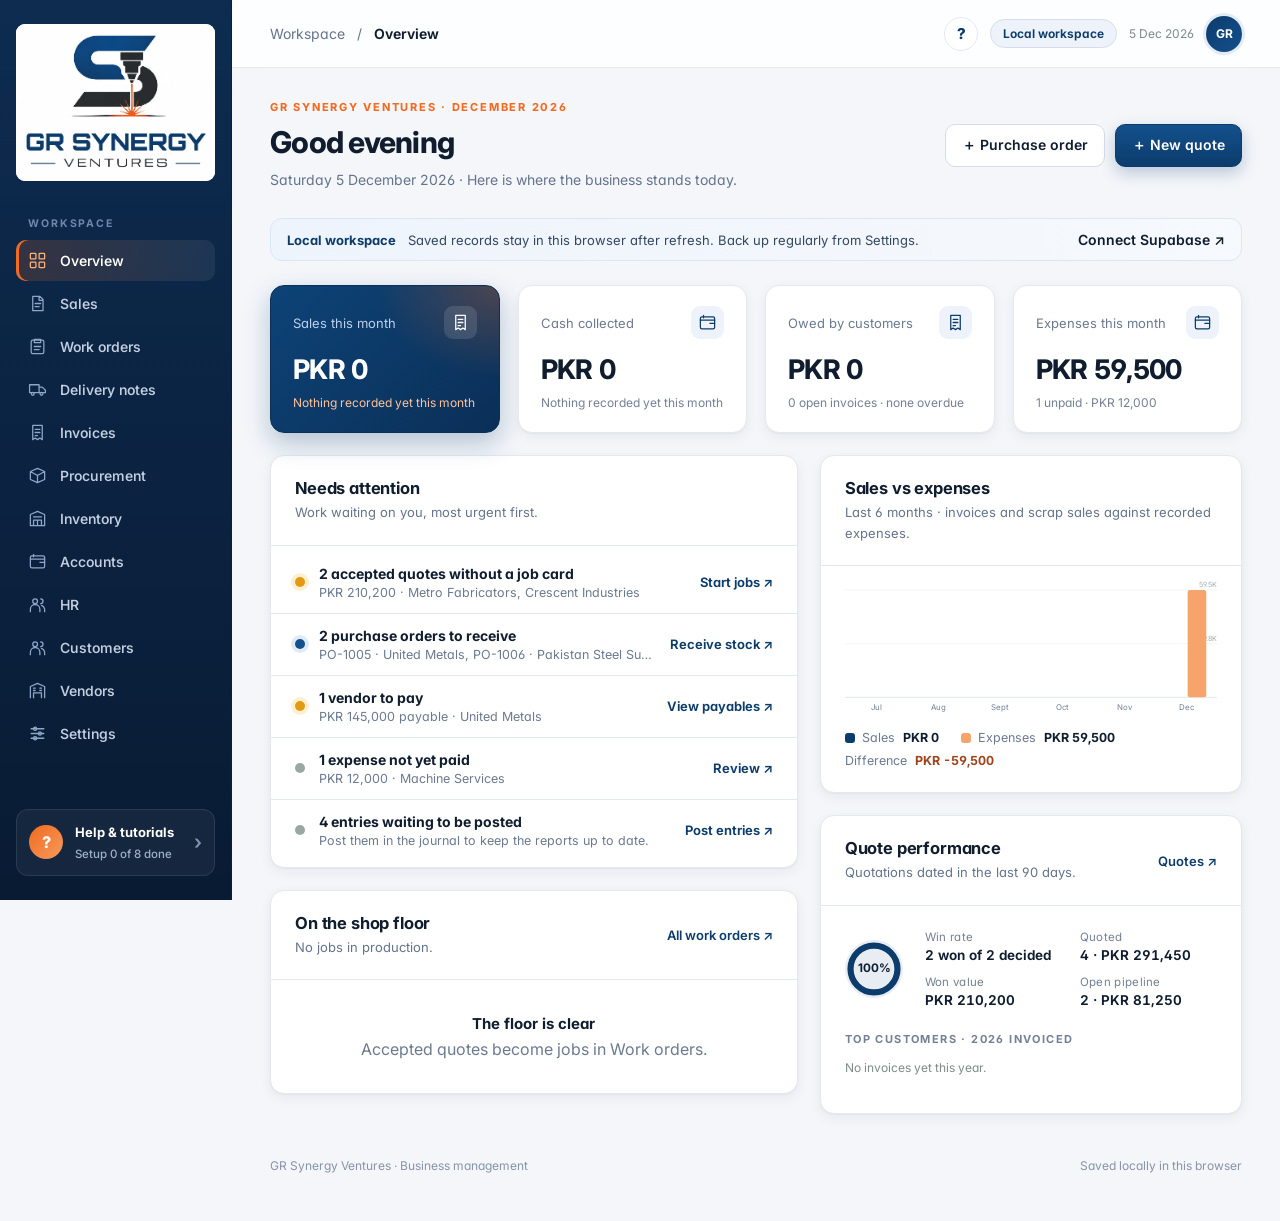
==== index.html @ 5d3c8c58 "Add files via upload" ====
<!doctype html><html lang="en"><head><meta charset="utf-8"><meta name="theme-color" content="#0b2240"><meta name="viewport" content="width=device-width,initial-scale=1"><meta name="description" content="Manage laser-cutting enquiries, quotes, material purchases and business expenses."><title>GR Synergy Ventures · Business workspace</title><link rel="icon" type="image/jpeg" href="sutluj-logo.jpg?v=gr-3"><link rel="preconnect" href="https://fonts.googleapis.com"><link rel="preconnect" href="https://fonts.gstatic.com" crossorigin><link rel="stylesheet" href="https://fonts.googleapis.com/css2?family=Inter:wght@400;500;600;700;800&display=swap"><link rel="stylesheet" href="styles.css?v=jobplan-2"></head><body><div id="app"></div><dialog id="modal"></dialog><dialog id="delete-modal" aria-labelledby="delete-title"></dialog><div id="toast" role="status"></div><script src="pdf-lib.min.js"></script><script type="module" src="app.js?v=jobplan-5"></script></body></html>
---- styles.css ----
:root{font-family:Inter,ui-sans-serif,-apple-system,BlinkMacSystemFont,"Segoe UI",sans-serif;color:#0f1d2e;background:#f4f6fa;font-size:16px;--ink:#0f1d2e;--muted:#64748b;--line:#e4e8ef;--green:#0c3c6c;--lime:#ffb27a}*{box-sizing:border-box}body{margin:0}button,input,select,textarea{font:inherit}button,a,input,select,textarea{outline-offset:4px}button{cursor:pointer}button:disabled{opacity:.5;cursor:wait}button{border:1px solid var(--line);background:#fff;color:var(--ink);border-radius:8px;padding:11px 16px;font-size:14px;font-weight:600}button:hover{background:#eef2f8}.primary{background:var(--green);color:#fff;border-color:var(--green)}.primary:hover{background:#0a3157}.shell{display:grid;grid-template-columns:232px 1fr;min-height:100vh}.sidebar{background:#0b2240;color:#d6e1df;padding:32px 20px;display:flex;flex-direction:column;position:sticky;top:0;height:100vh}.brand{display:flex;gap:12px;align-items:center;padding:0 10px 38px;font-size:21px;font-weight:700;letter-spacing:2px}.brand img{width:36px}.brand small{display:block;font-size:10px;letter-spacing:2.4px;color:#8fa2c0;margin-top:5px}.navlabel{font-size:11px;letter-spacing:1.8px;color:#7f93b3;padding:20px 12px 12px}.nav{display:grid;gap:6px}.nav button{background:transparent;border:0;color:#c3cfe0;text-align:left;display:flex;align-items:center;gap:13px;font-size:14px;padding:14px}.nav button.active{background:#16365e;color:#ffffff}.icon{width:19px;height:19px;display:inline-block;vertical-align:middle;flex-shrink:0}.sidefoot{margin-top:auto;border-top:1px solid #1f3a5f;padding-top:20px;font-size:13px;line-height:1.6;color:#9fb0ca}.avatar{background:#e3ebf6;border-radius:50%;width:36px;height:36px;display:grid;place-items:center;color:#0c3c6c;font-weight:700;font-size:12px}.topbar{height:84px;background:#fff;border-bottom:1px solid var(--line);padding:0 38px;display:flex;align-items:center;justify-content:space-between;gap:20px}.crumb{font-size:14px;color:var(--muted)}.crumb b{color:var(--ink);font-weight:500}.right,.row{display:flex;align-items:center;gap:12px}.connection{font-size:12px;background:#eef3fb;padding:7px 10px;border-radius:5px;color:#3f5f8f}.content{padding:32px 38px 48px;max-width:1600px;margin:auto}.eyebrow{font-size:11px;font-weight:700;letter-spacing:1.7px;color:#6f7d92;margin-bottom:10px}.heading{display:flex;justify-content:space-between;align-items:center;gap:20px;margin-bottom:27px}h1{font-size:30px;letter-spacing:-1px;margin:0 0 9px;font-weight:650}h2{font-size:17px;margin:0;letter-spacing:-.3px}h3{font-size:15px;margin:0}p{line-height:1.6}.sub{color:var(--muted);font-size:14px;margin:0}.notice{background:#edf2e7;border:1px solid #dce6ce;border-radius:8px;padding:12px 16px;font-size:13px;margin-bottom:24px;display:flex;justify-content:space-between;align-items:center;gap:12px}.notice button{background:transparent;border:0;padding:0;white-space:nowrap}.stats{display:grid;grid-template-columns:repeat(4,minmax(0,1fr));gap:18px;margin-bottom:26px}.stat{padding:22px;background:#fff;border:1px solid var(--line);border-radius:12px}.stat:first-child{background:#0c3c6c;color:white;border-color:#0c3c6c}.stat .label{font-size:13px;color:#6b7a8f;display:flex;justify-content:space-between;align-items:center}.stat:first-child .label{color:#b8c6da}.stat strong{font-size:30px;font-weight:600;display:block;letter-spacing:-1px;margin:19px 0 12px}.stat small{font-size:12px;color:#748194}.stat:first-child small{color:#ffb27a}.panels{display:grid;grid-template-columns:1.6fr 1fr;gap:22px;margin-bottom:26px}.card{background:white;border:1px solid var(--line);border-radius:12px;overflow:hidden}.cardhead{padding:22px 24px;display:flex;align-items:center;justify-content:space-between;gap:12px;border-bottom:1px solid var(--line)}.cardhead button{padding:5px 0;border:0;font-size:13px}.cardbody{padding:24px}.pipeline{display:grid;grid-template-columns:repeat(4,1fr);gap:15px;padding:26px 24px}.step{border-top:5px solid #dfe8e4;padding-top:18px}.step:nth-child(2){border-color:#bdd3c9}.step:nth-child(3){border-color:#83a797}.step:nth-child(4){border-color:#254e42}.step b{font-size:27px;font-weight:600;display:block;margin:8px 0 6px}.step span{font-size:13px;color:#6e827c}.step small{font-size:12px;color:#83948e}.barrow{display:grid;grid-template-columns:110px 1fr 85px;align-items:center;gap:12px;font-size:13px;margin-bottom:20px}.bar{background:#eef2ee;height:9px;border-radius:5px;overflow:hidden}.bar i{display:block;background:#698c75;height:100%;border-radius:5px}.barrow b{text-align:right;font-size:12px;font-weight:500}.toolbar{padding:16px 24px;display:flex;gap:12px;align-items:center;justify-content:space-between;border-bottom:1px solid var(--line)}input,select,textarea{width:100%;border:1px solid #d9e2dd;border-radius:7px;padding:11px 12px;background:white;color:var(--ink);font-size:14px}input:focus,select:focus,textarea:focus{border-color:#60806d}textarea{min-height:82px;resize:vertical}.search{max-width:300px}.toolbar select{max-width:180px}.tablewrap{overflow-x:auto}table{border-collapse:collapse;width:100%;text-align:left;font-size:14px;white-space:nowrap}th{font-size:11px;letter-spacing:.8px;color:#7b8b86;background:#f8fafc;font-weight:600;padding:14px 24px}td{padding:18px 24px;border-bottom:1px solid #edf1ee}tr:last-child td{border-bottom:0}td small{display:block;color:#7c8b85;font-size:12px;margin-top:5px}.ref{font-weight:600;font-size:13px}.pill{border-radius:5px;font-size:12px;padding:6px 9px;background:#eef1f6;color:#5d6b80;display:inline-block}.pill.accepted,.pill.received,.pill.paid{background:#e8f3e4;color:#437040}.pill.sent,.pill.ordered{background:#e9eff9;color:#5376a5}.pill.new,.pill.pending{background:#faf1dc;color:#9a7a32}.pill.declined,.pill.cancelled{background:#f7e8e5;color:#a06b5d}.textbutton{border:0;background:transparent;padding:4px 0;color:#42675a;font-size:13px}.empty{padding:45px;text-align:center;color:var(--muted);font-size:14px}.footer{display:flex;justify-content:space-between;gap:16px;margin-top:22px;font-size:12px;color:#8b9893}.settings{max-width:800px}.settings .card{margin-bottom:22px}.formgrid{display:grid;grid-template-columns:1fr 1fr;gap:18px}.field{display:block;font-size:13px;font-weight:500}.field input,.field select,.field textarea{margin-top:8px}.full{grid-column:1/-1}.help{font-size:13px;color:#73847d;margin:12px 0;line-height:1.6}.actions{display:flex;justify-content:flex-end;gap:10px;margin-top:22px}dialog{border:1px solid var(--line);border-radius:16px;width:min(700px,calc(100% - 32px));max-height:90vh;padding:0;color:var(--ink);box-shadow:0 30px 100px #0b224033}dialog::backdrop{background:#0d222770;backdrop-filter:blur(3px)}.modalhead{padding:24px 28px;border-bottom:1px solid var(--line);display:flex;justify-content:space-between;align-items:center}dialog form{padding:24px 28px}.close{border:0;font-size:21px;padding:0 6px}.summary{background:#eff4fb;padding:18px;border-radius:8px;margin-top:18px;display:flex;justify-content:space-between}.error{color:#9f3434;font-size:14px;margin-top:14px}.lineitem{display:grid;grid-template-columns:2fr 70px 100px 32px;gap:8px;margin-top:10px}.lineitem input{min-width:0}.linehead{font-size:12px;color:#76867f;margin-top:18px}.lineitem button{padding:3px}#toast{position:fixed;bottom:25px;right:25px;background:#173e34;color:#fff;padding:14px 20px;border-radius:9px;box-shadow:0 8px 30px #0002;display:none;max-width:calc(100% - 50px);z-index:99}.mobilebrand{display:none}.accent{color:#c7ef8c}.fine{font-size:12px;color:#7c8d85}.detail{white-space:pre-wrap;line-height:1.6}a{color:#3e715c}.busy{opacity:.65}.sectionlinks{display:flex;gap:8px;margin-bottom:20px;flex-wrap:wrap}.sectionlinks button.selected{background:#0c3c6c;color:white}.money{text-align:right;font-variant-numeric:tabular-nums}@media(max-width:1150px){.shell{grid-template-columns:200px 1fr}.sidebar{padding:28px 12px}.content{padding:28px 24px}.topbar{padding:0 24px}.stats{grid-template-columns:repeat(2,1fr)}.panels{grid-template-columns:1fr}.stat strong{font-size:27px}}@media(max-width:700px){.shell{display:block}.sidebar{position:static;height:auto;padding:16px}.brand{padding:0 0 16px}.brand small,.navlabel,.sidefoot{display:none}.nav{grid-template-columns:repeat(5,1fr);gap:3px}.nav button{font-size:11px;padding:10px 4px;flex-direction:column;gap:6px}.topbar{height:60px;padding:0 18px}.topbar .right>span{display:none}.content{padding:24px 16px}.heading{align-items:flex-start}.heading h1{font-size:26px}.heading .row{flex-direction:column;align-items:flex-end}.stats{gap:10px}.stat{padding:16px}.stat strong{font-size:23px}.notice{align-items:flex-start;font-size:12px}.pipeline{padding:22px 16px;gap:9px}.step span{font-size:11px}.step small{font-size:10px}.formgrid{grid-template-columns:1fr}.full{grid-column:auto}.toolbar{padding:14px}.cardhead{padding:19px}.footer{flex-direction:column}.crumb{font-size:12px}dialog form{padding:20px}.lineitem{grid-template-columns:1fr 55px 75px 25px;gap:5px}.lineitem input{padding:9px 6px}.connection{font-size:11px}.barrow{grid-template-columns:100px 1fr 80px}}
.shell>div{min-width:0}.stat strong{overflow-wrap:anywhere}@media(max-width:700px){.toolbar{flex-wrap:wrap}.toolbar .row{width:100%;flex-wrap:wrap}.search{max-width:none}.notice{flex-wrap:wrap}.heading>.primary{max-width:145px}.stats .stat .label{font-size:13px}.nav button{font-size:12px}.sub,.field,.help{font-size:14px}}
/* Supplied company artwork, displayed intact on its original white background. */
.brand.company-brand{display:block;overflow:hidden;background:#fff;border-radius:9px;padding:0;margin:0 0 20px;flex-shrink:0;letter-spacing:normal}
.brand.company-brand .company-logo{display:block;width:128%;max-width:none;height:auto;margin:-22% -14% -27%}
@media(max-width:700px){.brand.company-brand{width:150px;margin:0 auto 16px}}
.actions{flex-wrap:wrap}
.lineitem{padding:14px;border:1px solid var(--line);border-radius:8px;background:#f8fafc}
.thickness-fields{grid-column:1/-1;display:grid;grid-template-columns:1.2fr 1.2fr 1fr;gap:10px;margin-top:8px}
.thickness-fields label{font-size:13px;color:#516961}.thickness-fields input,.thickness-fields select{margin-top:6px;min-width:0;width:100%}
.gauge-note{grid-column:1/-1;font-size:12px;color:#657b72;line-height:1.5}
@media(max-width:700px){.lineitem{padding:10px;grid-template-columns:minmax(0,1fr) 55px 75px 25px}.thickness-fields{grid-template-columns:1fr 1fr}.thickness-fields label:first-child{grid-column:1/-1}}
.danger{color:#a44938;margin-left:18px}.customer-picker{position:relative}.customer-input{display:flex;margin-top:8px}.customer-input input{margin:0;border-radius:7px 0 0 7px;min-width:0}.customer-input button{border-radius:0 7px 7px 0;padding:8px 13px}.customer-picker>small{display:block;margin-top:7px}.customer-picker [role=listbox]{position:absolute;top:72px;left:0;right:0;z-index:10;background:#fff;border:1px solid #cbd8d0;border-radius:8px;box-shadow:0 12px 28px #173e3422;max-height:220px;overflow-y:auto}.customer-picker [role=option]{padding:12px;font-size:14px;cursor:pointer}.customer-picker [role=option]:hover,.customer-picker [aria-selected=true]{background:#eaf1fa}.customer-picker [role=option] small{display:block;font-size:12px;color:#728479;margin-top:4px}.picker-empty{padding:15px;font-size:13px;color:#708078}

.danger{color:#a44938;margin-left:18px}.vendor-picker{position:relative}.vendor-input{display:flex;margin-top:8px}.vendor-input input{margin:0;border-radius:7px 0 0 7px;min-width:0}.vendor-input button{border-radius:0 7px 7px 0;padding:8px 13px}.vendor-picker>small{display:block;margin-top:7px}.vendor-picker [role=listbox]{position:absolute;top:72px;left:0;right:0;z-index:10;background:#fff;border:1px solid #cbd8d0;border-radius:8px;box-shadow:0 12px 28px #173e3422;max-height:220px;overflow-y:auto}.vendor-picker [role=option]{padding:12px;font-size:14px;cursor:pointer}.vendor-picker [role=option]:hover,.vendor-picker [aria-selected=true]{background:#eaf1fa}.vendor-picker [role=option] small{display:block;font-size:12px;color:#728479;margin-top:4px}.picker-empty{padding:15px;font-size:13px;color:#708078}

@media(max-width:700px){.nav{display:flex;overflow-x:auto;gap:4px}.nav button{min-width:76px;flex:0 0 auto}}
.sidebar{overflow-y:auto}

/* Give sales and purchasing editors more working space on desktop. */
dialog:has(#recordform[data-kind="quote"]),
dialog:has(#recordform[data-kind="enquiry"]),
dialog:has(#recordform[data-kind="purchase"]){width:min(1100px,calc(100% - 32px))}
@media(min-width:701px){
 dialog:has(#recordform[data-kind="quote"]) .lineitem,
 dialog:has(#recordform[data-kind="purchase"]) .lineitem{grid-template-columns:minmax(0,1fr) 100px 150px 36px;gap:12px}
}
.delete-confirm{background:#a4342a;color:#fff;border-color:#a4342a}.delete-confirm:hover{background:#872a22}.actions #delete-record{margin-right:auto}

.nav .settings-toggle{width:100%}.settings-chevron{margin-left:auto;transition:transform .15s}.settings-toggle[aria-expanded="true"] .settings-chevron{transform:rotate(180deg)}.nav .section-active{color:#ffffff}.settings-subpages{margin:4px 0 6px 20px;padding-left:10px;border-left:1px solid #365653;display:grid;gap:4px}.settings-subpages[hidden]{display:none}.nav .settings-subpages button{width:100%;padding:12px 10px;font-size:14px}
@media(max-width:700px){.nav{display:grid;grid-template-columns:repeat(4,minmax(0,1fr));overflow:visible}.nav button{min-width:0}.settings-nav{grid-column:1/-1}.nav .settings-toggle{flex-direction:row;padding:12px;gap:12px}.settings-subpages{grid-template-columns:repeat(3,minmax(0,1fr));margin-left:12px}.nav .settings-subpages button{font-size:13px}}
.account-group{border-bottom:1px solid var(--line)}.account-group:last-child{border-bottom:0}.account-group summary{padding:20px 24px;cursor:pointer;display:flex;gap:16px;align-items:center;list-style:none}.account-group summary:before{content:'›';font-size:22px}.account-group[open] summary:before{transform:rotate(90deg)}.account-group summary b{flex:1;font-size:15px}.account-code{font-variant-numeric:tabular-nums;font-size:14px;color:#577064}.account-group[open] summary{background:#f1f5ef}.account-group table td{padding-top:12px;padding-bottom:12px}#expense-account-field small{display:block;margin-top:7px}@media(max-width:700px){.account-group summary{padding:16px 12px;gap:9px;flex-wrap:wrap}.account-group summary>.fine{display:none}.account-group summary>.pill{font-size:11px}}

/* Billing dialogs keep item details and receipts readable on desktop. */
dialog:has(#invoice-detail),dialog:has(#issue-invoice){width:min(1000px,calc(100vw - 32px));max-width:1000px}
.pill.overdue{background:#fff0e8;color:#a0441d}.pill.unpaid{background:#fff7df;color:#85651d}

dialog:has(#work-order-form){width:min(1100px,calc(100vw - 32px));max-width:1100px}

dialog:has(#manual-journal),dialog:has(#post-source){width:min(1100px,calc(100vw - 32px));max-width:1100px}.journal-line{display:grid;grid-template-columns:minmax(160px,1fr) 140px 140px 40px;gap:12px;margin:12px 0}.journal-line input,.journal-line select{width:100%;min-width:0}@media(max-width:650px){.journal-line{grid-template-columns:1fr 1fr}.journal-line select{grid-column:1/-1}}

.thickness-fields.has-discount{grid-template-columns:1.2fr 1.2fr 1fr 1fr}
@media(max-width:700px){.thickness-fields.has-discount{grid-template-columns:1fr 1fr}}
small.expired{color:#a0441d;font-weight:600}
table.ageing td.late{color:#a0441d;font-weight:600}
table.ageing tfoot td{border-top:2px solid var(--line);background:#f6f8fb}
dialog:has(#statement-form){width:min(900px,calc(100% - 32px))}
.statement-stats{margin:18px 0}
.statement-stats .stat strong{font-size:18px}
.plainset{border:0;padding:0;margin:18px 0 0;min-width:0}
.plainset[hidden],.field[hidden]{display:none}
.field.check{display:flex;align-items:center;gap:10px;align-self:end;padding-bottom:10px}
.field.check input{width:auto;margin:0}
.pill.reorder,.pill.out{background:#fff0e8;color:#a0441d}
.pill.in.stock{background:#e8f3e4;color:#437040}
.pill.posted{background:#e8f3e4;color:#437040}
.job-stock{margin-top:22px;border-top:1px solid var(--line);padding-top:18px}
.job-stock .summary{margin-top:12px}
.stock-actions{white-space:nowrap}
.stock-actions .textbutton{margin-right:12px}
@media (max-width:760px){.stock-actions{white-space:normal}}
.att-table select,.att-table input{max-width:220px}
.att-table select{min-width:150px}
.att-table input{min-width:80px}
.pay-table input{width:96px;text-align:right}
.pay-table input.pay-note{width:130px;text-align:left;margin-top:6px;font-size:12px}
.pay-table td{vertical-align:top}
.pill.active,.pill.finalised{background:#e9eff9;color:#5376a5}
.pill.left,.pill.draft{background:#eef1f6;color:#5d6b80}
.late{color:#a0441d}
dialog#modal:has(.payroll){width:min(1180px,96vw)}
.chips{display:flex;gap:8px;flex-wrap:wrap;margin:-6px 0 18px}
.chip{padding:7px 12px;border-radius:999px;font-size:13px;font-weight:500;background:#fff;border:1px solid var(--line)}
.chip span{color:var(--muted);margin-left:4px;font-weight:400}
.chip.selected{background:#0c3c6c;color:#fff;border-color:#0c3c6c}
.chip.selected span{color:#b8c6da}
.pill.expired{background:#fff0e8;color:#a0441d}
.quote-actions{white-space:nowrap}
.quote-actions .textbutton{margin-right:12px}
.quote-table td{vertical-align:top}
@media (max-width:760px){.quote-actions{white-space:normal}}
.quote-table th,.quote-table td{padding-left:16px;padding-right:16px}
.quote-table td:nth-child(2){white-space:normal;min-width:200px}
.quote-table td:nth-child(2) small{max-width:340px}
.quote-table td:nth-child(5){white-space:normal;min-width:120px}
.status-select{width:auto;font-size:12px;font-weight:600;padding:5px 26px 5px 9px;border-radius:6px;border:1px solid transparent;background-color:#eef1f6;color:#5d6b80;cursor:pointer}
.status-select:hover,.status-select:focus{border-color:#9fb4ac}
.status-select.draft{background-color:#eef1f6;color:#5d6b80}
.status-select.sent{background-color:#e9eff9;color:#5376a5}
.status-select.accepted{background-color:#e8f3e4;color:#437040}
.status-select.declined{background-color:#f7e8e5;color:#a06b5d}
.status-select.expired{background-color:#fff0e8;color:#a0441d}
.status-select option{color:var(--ink);background:#fff}
.quote-actions .textbutton{margin-right:9px}
.quote-actions .textbutton:last-child{margin-right:0}
.quote-table .status-select{padding-right:22px}
.quote-table th,.quote-table td{padding-left:12px;padding-right:12px}
.quote-table th:first-child,.quote-table td:first-child{padding-left:20px}
.quote-actions .danger{margin-left:6px}
.job-actions{white-space:nowrap}.job-actions .danger{margin-left:14px}
.pill.stage{background:#e9eff9;color:#3f5f8f}
.stage-track{list-style:none;display:flex;gap:6px;padding:0;margin:0 0 24px;flex-wrap:wrap}
.stage-track li{flex:1;min-width:110px;padding:10px 12px;border-radius:8px;background:#fff;border:1px solid var(--line);font-size:13px;color:var(--muted);font-weight:600}
.stage-track li::before{content:'○ ';color:#b6c3be}
.stage-track li.done{background:#e8f3e4;border-color:#cfe3c8;color:#437040}
.stage-track li.done::before{content:'✓ ';color:#437040}
.stage-track li.current{background:#0c3c6c;border-color:#0c3c6c;color:#fff}
.stage-track li.current::before{content:'● ';color:#ffb27a}
.part-size{display:inline-flex;align-items:center;gap:6px;white-space:nowrap}
.part-size input{width:86px;padding:7px 8px}
.parts-table td{vertical-align:middle}
.scrap-summary{margin-top:0;align-items:center;gap:12px;flex-wrap:wrap}
.cost-row{display:flex;justify-content:space-between;padding:9px 0;border-bottom:1px solid var(--line);font-size:14px}
.job-table td{vertical-align:top}
.job-table td:nth-child(2){white-space:normal;min-width:180px}
.invoice-table td{vertical-align:top}.invoice-table td:nth-child(2){white-space:normal;min-width:200px}
.grn-table td{vertical-align:top}
.grn-table select{min-width:240px}
.grn-table input[type=number]{width:110px}
.grn-check{display:flex;align-items:center;gap:6px;font-size:13px;white-space:nowrap}
.grn-check input{width:auto;margin:0}
.grn-done td{color:var(--muted)}
.stage-track li.na{opacity:.55;text-decoration:line-through}
.stage-track li.na span{font-size:11px;text-decoration:none}
.scope-list{list-style:none;margin:0;padding:6px 0}
.scope-task{display:grid;grid-template-columns:40px minmax(150px,1fr) auto 170px 96px;gap:14px;align-items:center;padding:12px 24px;border-bottom:1px solid var(--line)}
.scope-task:last-child{border-bottom:0}
.scope-num{width:30px;height:30px;border-radius:50%;display:grid;place-items:center;background:#eef1f6;color:#5d6b80;font-weight:700;font-size:13px}
.scope-task.is-done .scope-num{background:#437040;color:#fff}
.scope-task.is-active .scope-num{background:#0c3c6c;color:#ffb27a}
.scope-task.is-na{opacity:.6}
.scope-task.is-na b{text-decoration:line-through}
.scope-main b{display:block;font-size:15px}
.scope-main small{color:var(--muted);font-size:12px}
.seg{display:inline-flex;border:1px solid var(--line);border-radius:8px;overflow:hidden;background:#fff}
.seg button{border:0;border-right:1px solid var(--line);border-radius:0;padding:7px 12px;font-size:12px;font-weight:600;color:#5d6b80;background:#fff}
.seg button:last-child{border-right:0}
.seg button.on.pending{background:#eef1f6;color:#2f3d52}
.seg button.on.in-progress{background:#e9eff9;color:#3f5f8f}
.seg button.on.done{background:#437040;color:#fff}
.seg button.on.not-required{background:#f2f2ef;color:#8a8a80}
.seg button:disabled{cursor:default}
.scope-who{font-size:13px;padding:7px 9px}
.scope-tools{display:flex;gap:4px;justify-content:flex-end}
.scope-tools button{padding:5px 9px;font-size:13px}
.scope-add select{width:auto;min-width:190px}
.scope-add input{width:170px}
@media (max-width:900px){.scope-task{grid-template-columns:34px 1fr;row-gap:10px}.scope-task .seg,.scope-task .scope-who,.scope-task .scope-tools{grid-column:2}.scope-tools{justify-content:flex-start}}
.scope-task{grid-template-columns:40px minmax(140px,1fr) auto 150px 170px 96px}
.scope-progress{display:flex;align-items:center;gap:8px}
.scope-progress output{font-size:12px;font-weight:700;color:#3f5f8f;min-width:34px;text-align:right}
.scope-progress input[type=range]{flex:1;width:auto;padding:0;border:0;height:6px;border-radius:99px;appearance:none;-webkit-appearance:none;background:linear-gradient(90deg,#3f5f8f var(--p),#dfe6ee var(--p));cursor:pointer}
.scope-progress input[type=range]::-webkit-slider-thumb{-webkit-appearance:none;width:16px;height:16px;border-radius:50%;background:#fff;border:2px solid #3f5f8f;box-shadow:0 1px 3px #0003}
.scope-progress input[type=range]::-moz-range-thumb{width:14px;height:14px;border-radius:50%;background:#fff;border:2px solid #3f5f8f}
.scope-progress .bar{flex:1;height:6px;border-radius:99px;background:#eef1f6;overflow:hidden}
.scope-progress .bar i{display:block;height:100%;background:#437040}
.scope-task.is-done .scope-progress output{color:#437040}
.scope-task.is-active .scope-num{background:#0c3c6c;color:#ffb27a}
.job-progress{height:6px;border-radius:99px;background:#eef1f6;margin-top:10px;width:240px;max-width:100%;overflow:hidden}
.job-progress i{display:block;height:100%;background:#437040;transition:width .2s}
@media (max-width:900px){.scope-task .scope-progress{grid-column:2}}
.scope-task{grid-template-columns:40px minmax(140px,1fr) auto 160px 160px 96px}
.scope-progress output{flex:0 0 40px;min-width:40px}
.scope-progress input[type=range],.scope-progress .bar{min-width:0}
.stage-track li.active{background:#e9eff9;border-color:#cbd9ee;color:#3f5f8f}
.stage-track li.active::before{content:'◐ ';color:#3f5f8f}
.progress-meter{position:relative;width:120px;height:26px;border-radius:7px;background:#f2f5f2;border:1px solid var(--line);overflow:hidden}
.progress-meter i{position:absolute;inset:0 auto 0 0;background:#cfe3c8}
.progress-meter.full i{background:#437040}
.progress-meter span{position:relative;display:block;text-align:center;line-height:24px;font-size:12px;font-weight:700;color:#244a2a}
.progress-meter.full span{color:#fff}
.job-table th,.job-table td{padding-left:12px;padding-right:12px}
.job-table th:first-child,.job-table td:first-child{padding-left:20px}
.job-table td:nth-child(2){min-width:150px}
.job-table td:nth-child(4),.job-table td:nth-child(6){white-space:normal}
.job-table td:nth-child(4) .pill{margin:0 4px 4px 0}
.job-table .progress-meter{width:100px}
.job-table .job-actions .danger{margin-left:8px}
.material-used{list-style:none;margin:8px 0 0;padding:0;border:1px solid var(--line);border-radius:8px}
.material-used li{display:grid;grid-template-columns:minmax(160px,auto) 1fr auto;gap:12px;padding:10px 12px;border-bottom:1px solid var(--line);font-weight:400;align-items:baseline}
.material-used li:last-child{border-bottom:0}
.material-used span{color:var(--muted);font-size:13px}
.material-empty{margin:8px 0 0;padding:10px 12px;border:1px dashed var(--line);border-radius:8px}
@media (max-width:760px){.material-used li{grid-template-columns:1fr}}
#iban-check.ok{color:#437040}
.option-list{list-style:none;margin:8px 0 12px;padding:0;border:1px solid var(--line);border-radius:8px}
.option-list li{display:flex;align-items:center;gap:14px;padding:10px 14px;border-bottom:1px solid var(--line);font-size:14px}
.option-list li:last-child{border-bottom:0}
.option-list li span:first-child{flex:1}
.option-add{gap:10px;margin-top:4px;flex-direction:row;align-items:center}
.option-add input{flex:1;max-width:420px}
.chip-action{border:0;background:transparent;padding:0 2px;margin-left:4px;font-size:13px;color:inherit;cursor:pointer}
.settings .cardbody .chips{margin:10px 0 12px}
/* Compact line-item table for quotations and purchase orders */
dialog#modal:has(#recordform.priced){width:min(1180px,96vw)}
.line-table{border:1px solid var(--line);border-radius:10px;overflow-x:auto;background:#fff}
#lines{min-width:960px}
.lineitem{display:grid;grid-template-columns:24px minmax(180px,1fr) 118px 104px 70px 64px 70px 96px 60px 96px 84px;gap:6px;align-items:center;padding:6px 10px;border-bottom:1px solid var(--line);background:#fff;margin:0;border-radius:0}
.lineitem.no-discount{grid-template-columns:24px minmax(180px,1fr) 118px 104px 70px 64px 70px 96px 96px 84px}
.lineitem:last-child{border-bottom:0}
.lineitem:not(.linehead-row):hover{background:#f8fafc}
.lineitem input,.lineitem select{margin:0;padding:7px 8px;font-size:13px;border-radius:6px;min-width:0;width:100%}
.lineitem select:disabled{background:#f4f6f5;color:#a3afab}
.lineqty,.linerate,.linediscount{text-align:right}
.linehead-row{background:#f6f8f7;font-size:11px;font-weight:700;letter-spacing:.6px;color:#7b8b86;text-transform:uppercase;padding-top:9px;padding-bottom:9px}
.linehead-row .num{text-align:right}
.lineno{font-size:12px;color:var(--muted);text-align:center}
.lineamount{text-align:right;font-size:13px;font-weight:700;font-variant-numeric:tabular-nums;color:var(--ink)}
.lineactions{display:flex;gap:3px;justify-content:flex-end}
.lineactions button{padding:4px 7px;font-size:13px;line-height:1;border-radius:6px}
.lineactions .removeline:hover{color:#a44938;border-color:#e7c6bd}
.visually-hidden{position:absolute;width:1px;height:1px;overflow:hidden;clip:rect(0 0 0 0);white-space:nowrap}
.lines-foot{display:flex;justify-content:space-between;align-items:flex-start;gap:20px;margin-top:12px;flex-wrap:wrap}
.doc-totals{min-width:320px;border:1px solid var(--line);border-radius:10px;overflow:hidden;background:#fff}
.doc-totals>div{display:flex;justify-content:space-between;align-items:center;gap:16px;padding:9px 14px;border-bottom:1px solid var(--line);font-size:14px}
.doc-totals>div[hidden]{display:none}
.doc-totals>div:last-child{border-bottom:0}
.doc-totals b{font-variant-numeric:tabular-nums}
.doc-totals input{width:70px;margin:0 4px 0 8px;padding:5px 7px;text-align:right;font-size:13px}
.doc-totals .grand{background:#0c3c6c;color:#fff;font-size:16px}
.doc-totals .grand b{font-size:18px}
@media (max-width:760px){#lines{min-width:0}.lineitem,.lineitem.no-discount{grid-template-columns:1fr 1fr 1fr;padding:10px}.linehead-row{display:none}.lineno{display:none}.linedesc{grid-column:1/-1}.lineamount{grid-column:1/3;text-align:left}.doc-totals{min-width:0;width:100%}}
/* scoped to win over the earlier stacked line-item layout */
#recordform.priced #lines .lineitem{display:grid;grid-template-columns:24px minmax(180px,1fr) 118px 104px 70px 64px 70px 96px 60px 96px 84px;gap:6px;padding:6px 10px;margin:0;border:0;border-bottom:1px solid var(--line);border-radius:0}
#recordform.priced #lines .lineitem.no-discount{grid-template-columns:24px minmax(180px,1fr) 118px 104px 70px 64px 70px 96px 96px 84px}
#recordform.priced #lines .lineitem:last-child{border-bottom:0}
#recordform.priced #lines .linehead-row{padding-top:9px;padding-bottom:9px}
@media (max-width:760px){#recordform.priced #lines .lineitem,#recordform.priced #lines .lineitem.no-discount{grid-template-columns:1fr 1fr 1fr;padding:10px}}
#recordform.priced #lines .lineitem{grid-template-columns:22px minmax(220px,1fr) 104px 88px 66px 60px 64px 90px 54px 92px 78px}
#recordform.priced #lines .lineitem.no-discount{grid-template-columns:22px minmax(220px,1fr) 104px 88px 66px 60px 64px 90px 92px 78px}
@media (max-width:760px){#recordform.priced #lines .lineitem,#recordform.priced #lines .lineitem.no-discount{grid-template-columns:1fr 1fr 1fr}}
@media (max-width:760px){#recordform.priced #lines .linehead-row{display:none}#recordform.priced #lines .lineitem .lineno{display:none}#recordform.priced #lines .linedesc{grid-column:1/-1}}
.party-table td{vertical-align:top}
.party-table td:nth-child(2){white-space:normal;min-width:160px}
.party-table tr.is-inactive td{color:var(--muted)}
.party-form .linehead{margin-top:20px}
.party-form .linehead:first-child{margin-top:0}
.party-table th,.party-table td{padding-left:12px;padding-right:12px}
.party-table th:first-child,.party-table td:first-child{padding-left:20px}
.party-table td:nth-child(3),.party-table td:nth-child(4),.party-table td:nth-child(5){white-space:normal}
.party-table td:nth-child(5){max-width:160px}
.party-table .quote-actions .danger{margin-left:4px}
/* customer / vendor editor: wide, three columns, so it is short rather than tall */
dialog#modal:has(#party-form){width:min(1080px,96vw)}
#party-form .formgrid{grid-template-columns:repeat(3,minmax(0,1fr));gap:14px 18px}
#party-form .formgrid .full{grid-column:1/-1}
#party-form .linehead{margin-top:18px;padding-top:14px;border-top:1px solid var(--line)}
#party-form .linehead:first-child{margin-top:0;padding-top:0;border-top:0}
#party-form textarea{min-height:44px}
@media (max-width:860px){#party-form .formgrid{grid-template-columns:1fr 1fr}}
@media (max-width:560px){#party-form .formgrid{grid-template-columns:1fr}}
/* customer / vendor editor on a 6-column grid */
dialog#modal:has(#party-form){width:min(1120px,96vw)}
#party-form .formgrid{grid-template-columns:repeat(6,minmax(0,1fr));gap:12px 16px;align-items:start}
#party-form .s1{grid-column:span 1}#party-form .s2{grid-column:span 2}#party-form .s3{grid-column:span 3}#party-form .s6{grid-column:span 6}
#party-form .field input,#party-form .field select{height:40px;padding-top:0;padding-bottom:0;box-sizing:border-box}
#party-form .field textarea{min-height:56px}
#party-form .linehead{margin:16px 0 10px;padding-top:14px;border-top:1px solid var(--line)}
#party-form .linehead:first-child{margin-top:0;padding-top:0;border-top:0}
#party-form .hint{color:var(--muted);cursor:help;font-weight:400}
#party-form #party-iban-check:empty{display:none}
@media (max-width:900px){#party-form .formgrid{grid-template-columns:1fr 1fr}#party-form .s1,#party-form .s2,#party-form .s3{grid-column:span 1}#party-form .s6{grid-column:1/-1}}
@media (max-width:560px){#party-form .formgrid{grid-template-columns:1fr}#party-form [class*=" s"]{grid-column:1/-1}}
/* keep Save visible while the customer / vendor form scrolls */
#party-form{padding-bottom:0}
#party-form .actions{position:sticky;bottom:0;background:#fff;margin:18px -28px 0;padding:14px 28px;border-top:1px solid var(--line);z-index:1}
@media (max-width:700px){#party-form .actions{margin-left:-20px;margin-right:-20px;padding:12px 20px}}
.scrap-stats{display:grid;grid-template-columns:repeat(4,minmax(0,1fr));gap:12px;padding:18px 24px 6px}
.scrap-stats>div{border:1px solid var(--line);border-radius:10px;padding:12px 14px;background:#f8fafc}
.scrap-stats span{display:block;font-size:12px;color:var(--muted)}
.scrap-stats b{display:block;font-size:20px;margin:6px 0 2px;font-variant-numeric:tabular-nums}
.scrap-stats small{font-size:12px;color:var(--muted)}
.scrap-head{display:flex;justify-content:space-between;align-items:center;gap:12px;padding:16px 24px 10px;flex-wrap:wrap}
.scrap-head .row{flex-direction:row;width:auto}
.scrap-lines input{width:110px;text-align:right;padding:7px 8px}
dialog#modal:has(#scrap-sale){width:min(920px,96vw)}
@media (max-width:760px){.scrap-stats{grid-template-columns:1fr 1fr;padding:14px}}
.danger-zone{border-color:#efd3cb}
.danger-zone .cardhead h2{color:#a44938}
.reset-keep{display:grid;gap:8px;margin:12px 0}
.reset-keep .check{display:flex;align-items:center;gap:10px;font-size:14px}
.reset-keep input{width:auto;margin:0}
.stamp-settings{display:grid;grid-template-columns:230px 1fr;gap:24px;align-items:start}
.stamp-preview{display:grid;place-items:center;border:1px dashed var(--line);border-radius:12px;padding:10px;background:#fff}
.stamp-preview.off{opacity:.25}
@media (max-width:760px){.stamp-settings{grid-template-columns:1fr}}
.backup-actions{flex-direction:row;gap:10px;flex-wrap:wrap;width:auto;align-items:center}
.button-like{display:inline-flex;align-items:center;border:1px solid var(--line);background:#fff;color:var(--ink);border-radius:8px;padding:11px 16px;font-size:14px;font-weight:600;cursor:pointer}
.button-like:hover{border-color:#9fb4ac}

/* purchase order rows: Open, PDF, Delete on one line */
.row-actions{white-space:nowrap}.row-actions .row-pdf{margin-left:14px}

/* Overview dashboard */
.heading-actions{display:flex;gap:10px;flex-wrap:wrap}
.kpis{display:grid;grid-template-columns:repeat(4,minmax(0,1fr));gap:18px;margin-bottom:22px}
.kpi{all:unset;box-sizing:border-box;cursor:pointer;display:flex;flex-direction:column;padding:20px 22px;background:#fff;border:1px solid var(--line);border-radius:12px;transition:border-color .15s,box-shadow .15s}
.kpi:hover{border-color:#b9cbc5;box-shadow:0 4px 14px rgba(18,60,55,.07)}
.kpi:focus-visible{outline:2px solid var(--green);outline-offset:2px}
.kpi .label{font-size:13px;color:#6b7a8f;display:flex;justify-content:space-between;align-items:center}
.kpi strong{font-size:27px;font-weight:650;letter-spacing:-.8px;margin:14px 0 8px;font-variant-numeric:tabular-nums}
.kpi small{font-size:12px;color:#748194;line-height:1.45}
.kpi.lead{background:#0c3c6c;border-color:#0c3c6c;color:#fff}
.kpi.lead .label{color:#b8c6da}.kpi.lead small{color:#b8c6da}
.kpi-trend{font-weight:700}.kpi-trend.good{color:#3f7a3a}.kpi-trend.bad{color:#a0441d}
.kpi.lead .kpi-trend.good{color:#ffb27a}.kpi.lead .kpi-trend.bad{color:#ffb79a}
.kpi-warn{color:#a0441d;font-weight:700}
.ov-grid{display:grid;grid-template-columns:minmax(0,1.25fr) minmax(0,1fr);gap:22px;align-items:start}
.ov-grid .card{margin-bottom:22px}.ov-col{min-width:0}
.ov-grid .cardhead .sub{margin:4px 0 0;font-size:13px}
.attention{list-style:none;margin:0;padding:6px 0}
.attention li{display:grid;grid-template-columns:10px minmax(0,1fr) auto;gap:14px;align-items:center;padding:13px 24px;border-bottom:1px solid var(--line)}
.attention li:last-child{border-bottom:0}
.attention i{width:10px;height:10px;border-radius:50%;background:#9aa8a4}
.attention .red i{background:#c8532c;box-shadow:0 0 0 4px #fbe5dc}
.attention .amber i{background:#d39a1f;box-shadow:0 0 0 4px #fbf0d6}
.attention .blue i{background:#4f75a8;box-shadow:0 0 0 4px #e3ebf6}
.attention .green i{background:#4c8a45;box-shadow:0 0 0 4px #e2f0de}
.attention b{display:block;font-size:14px}
.attention small{display:block;color:#6b7a8f;font-size:12.5px;margin-top:3px;overflow:hidden;text-overflow:ellipsis;white-space:nowrap}
.all-clear{padding:34px 24px;text-align:center;color:#6b7a8f}.all-clear b{display:block;color:var(--ink);font-size:15px;margin-bottom:6px}
.trend-chart{width:100%;height:auto;display:block;overflow:visible}
.trend-chart line{stroke:#eef1f6}.trend-chart line.base{stroke:#d5dde8}
.trend-chart text{font-size:11px;fill:#748194}.trend-chart text.axis{font-size:10px;fill:#a3b0ac}
.b-sales{fill:#0c3c6c;background:#0c3c6c}.b-spent{fill:#f6b07f;background:#f6b07f}
.chart-legend{display:flex;flex-wrap:wrap;gap:8px 22px;margin-top:14px;font-size:12.5px;color:#6b7a8f}
.chart-legend i{display:inline-block;width:10px;height:10px;border-radius:3px;margin-right:7px;vertical-align:-1px}
.chart-legend b{color:var(--ink);margin-left:4px;font-variant-numeric:tabular-nums}.chart-legend b.neg{color:#a0441d}
.floor{list-style:none;margin:0;padding:4px 0}
.floor li{border-bottom:1px solid var(--line)}.floor li:last-child{border-bottom:0}
.floor button{all:unset;box-sizing:border-box;cursor:pointer;width:100%;display:grid;grid-template-columns:minmax(0,1fr) 110px 40px 84px;gap:14px;align-items:center;padding:13px 24px}
.floor button:hover{background:#f7f9f8}
.floor b{font-size:14px}.floor b .pill{font-size:10.5px;padding:2px 7px;margin-left:6px;vertical-align:1px}
.floor small{display:block;color:#6b7a8f;font-size:12.5px;margin-top:3px;overflow:hidden;text-overflow:ellipsis;white-space:nowrap}
.floor-bar{height:8px;border-radius:5px;background:#eef1f6;overflow:hidden}.floor-bar i{display:block;height:100%;background:#7fae6f;border-radius:5px}.floor-bar i.full{background:#437040}
.floor-pct{font-size:12.5px;font-weight:700;text-align:right;font-variant-numeric:tabular-nums}
.floor-due{font-size:12px;color:#6b7a8f;text-align:right}.floor-due.late{color:#a0441d;font-weight:700}.floor-due.soon{color:#85651d;font-weight:700}
.qp-head{display:flex;gap:22px;align-items:center}
.ring{width:96px;height:96px;flex:none}.ring circle{fill:none;stroke:#eef1f6;stroke-width:9}
.ring .arc{stroke:#0c3c6c;stroke-linecap:round;transform:rotate(-90deg);transform-origin:42px 42px}
.ring text{font-size:17px;font-weight:700;fill:var(--ink)}
.qp dl{margin:0;display:grid;grid-template-columns:1fr 1fr;gap:12px 18px;flex:1}
.qp dt{font-size:11.5px;color:#748194;letter-spacing:.3px}.qp dd{margin:3px 0 0;font-size:13.5px;font-weight:650;font-variant-numeric:tabular-nums}
.qp-sub{font-size:11px;letter-spacing:1.4px;text-transform:uppercase;color:#748194;margin:24px 0 12px;font-weight:700}
.top-customers{list-style:none;margin:0;padding:0;display:grid;gap:10px}
.top-customers li{display:grid;grid-template-columns:minmax(0,130px) 1fr auto;gap:12px;align-items:center;font-size:13px}
.top-customers span{overflow:hidden;text-overflow:ellipsis;white-space:nowrap}
.top-customers div{height:8px;background:#eef1f6;border-radius:5px;overflow:hidden}.top-customers i{display:block;height:100%;background:#0c3c6c;border-radius:5px}
.top-customers b{font-size:12.5px;font-variant-numeric:tabular-nums}
@media(max-width:1150px){.kpis{grid-template-columns:repeat(2,minmax(0,1fr))}.ov-grid{grid-template-columns:minmax(0,1fr)}}
@media(max-width:700px){.kpis{gap:10px}.kpi{padding:16px}.kpi strong{font-size:22px;overflow-wrap:anywhere}.heading-actions{width:100%}
 .attention li{padding:12px 16px;grid-template-columns:10px minmax(0,1fr)}.attention li button{grid-column:2;justify-self:start}
 .floor button{grid-template-columns:minmax(0,1fr) 60px 40px;padding:12px 16px}.floor-due{grid-column:1/-1;text-align:left;margin-top:-6px}
 .qp-head{flex-direction:column;align-items:flex-start}}

/* Phones: list tables become stacked cards (cells are labelled by labelTables in app.js) */
.lineitem .ml{display:none}
@media(max-width:700px){
 table.stack{min-width:0;border:0;white-space:normal}
 table.stack thead{display:none}
 table.stack,table.stack tbody,table.stack tr{display:block;width:100%}
 table.stack tr{padding:12px 16px;border-bottom:1px solid var(--line)}
 table.stack tbody tr:last-child{border-bottom:0}
 table.stack td{display:block;padding:5px 0!important;border:0!important;background:none!important;text-align:right;min-width:0!important;white-space:normal;overflow-wrap:anywhere}
 table.stack td::after{content:'';display:table;clear:both}
 table.stack td::before{content:attr(data-label);float:left;margin-right:14px;font-size:10.5px;letter-spacing:.7px;line-height:20px;color:#748194;font-weight:700;text-transform:uppercase;text-align:left}
 table.stack td[data-label=""]::before{display:none}
 table.stack td:first-child{text-align:left;font-size:15px;font-weight:650;padding-bottom:6px!important}
 table.stack td:first-child::before{display:none}
 table.stack td[data-label=""]:last-child{text-align:left;padding-top:10px!important;display:flex;flex-wrap:wrap;gap:6px 16px;align-items:center}
 table.stack td[data-label=""]:last-child .textbutton,table.stack td[data-label=""]:last-child .danger{margin:0}
 table.stack td small{text-align:right}
 table.stack td:first-child small{text-align:left;font-weight:400}
 table.stack td .progress-meter{margin-left:auto}
 table.stack td select{max-width:60%}
 table.stack td[colspan]{text-align:center}
}
/* Phones: quote / PO line items get small labels above each field */
@media(max-width:760px){
 #recordform.priced #lines .lineitem,#recordform.priced #lines .lineitem.no-discount{grid-template-columns:1fr 1fr 1fr;row-gap:3px;grid-template-areas:"desc desc desc" "lmat lgau lmm" "mat gau mm" "lqty lunit lrate" "qty unit rate" "ldisc lamt ." "disc amt act" "note note note"}
 #recordform.priced #lines .lineitem.no-discount{grid-template-areas:"desc desc desc" "lmat lgau lmm" "mat gau mm" "lqty lunit lrate" "qty unit rate" "lamt . ." "amt act act" "note note note"}
 #recordform.priced #lines .lineitem .ml{display:block;font-size:10.5px;letter-spacing:.5px;color:#748194;font-weight:700;text-transform:uppercase;margin-top:6px}
 #recordform.priced #lines .linedesc{grid-area:desc}
 #recordform.priced #lines .ml-mat{grid-area:lmat}#recordform.priced #lines .linematerial{grid-area:mat}
 #recordform.priced #lines .ml-gau{grid-area:lgau}#recordform.priced #lines .linegauge{grid-area:gau}
 #recordform.priced #lines .ml-mm{grid-area:lmm}#recordform.priced #lines .linemm{grid-area:mm}
 #recordform.priced #lines .ml-qty{grid-area:lqty}#recordform.priced #lines .lineqty{grid-area:qty}
 #recordform.priced #lines .ml-unit{grid-area:lunit}#recordform.priced #lines .lineunit{grid-area:unit}
 #recordform.priced #lines .ml-rate{grid-area:lrate}#recordform.priced #lines .linerate{grid-area:rate}
 #recordform.priced #lines .ml-disc{grid-area:ldisc}#recordform.priced #lines .linediscount{grid-area:disc}
 #recordform.priced #lines .ml-amt{grid-area:lamt}#recordform.priced #lines .lineamount{grid-area:amt;align-self:center;font-weight:700}
 #recordform.priced #lines .lineactions{grid-area:act;justify-self:end;align-self:center}
 #recordform.priced #lines .gauge-note{grid-area:note}
}
@media(max-width:700px){.heading:has(.heading-actions){flex-wrap:wrap}.heading-actions button{flex:1}}
/* Phones: scope of work card */
@media(max-width:700px){
 .scope-card .cardhead{flex-wrap:wrap}
 .scope-add{width:100%;flex-wrap:wrap}.scope-add select,.scope-add input{min-width:0;width:auto;flex:1 1 140px}
 .scope-task{grid-template-columns:30px minmax(0,1fr)!important;padding:12px 16px;column-gap:10px}
 .scope-task .seg{display:flex;width:100%}.scope-task .seg button{flex:1;padding:8px 4px}
 .scope-task .scope-who{width:100%}
}
/* Quote / PO line items: item description with W x L inches, area in sq ft, gauge without the mm column */
#recordform.priced #lines .lineitem{grid-template-columns:22px minmax(300px,1fr) 78px 104px 74px 60px 64px 90px 54px 92px 78px}
#recordform.priced #lines .lineitem.no-discount{grid-template-columns:22px minmax(300px,1fr) 78px 104px 74px 60px 64px 90px 92px 78px}
.linedesc-cell{display:flex;gap:6px;align-items:center;min-width:0}
.linedesc-cell .linedesc{flex:1;min-width:0}
.linesize{display:flex;align-items:center;gap:3px;flex:none}
.linesize input{width:58px;text-align:right}
.linesize i{font-style:normal;font-size:12px;color:#748194}
.linearea{text-align:right;font-variant-numeric:tabular-nums;font-size:13px;color:#2f3d52;align-self:center}
@media(max-width:760px){
 #recordform.priced #lines .lineitem,#recordform.priced #lines .lineitem.no-discount{grid-template-columns:repeat(3,minmax(0,1fr));grid-template-areas:"desc desc desc" "lmat lgau larea" "mat gau area" "lqty lunit lrate" "qty unit rate" "ldisc lamt ." "disc amt act" "note note note"}
 #recordform.priced #lines .lineitem.no-discount{grid-template-areas:"desc desc desc" "lmat lgau larea" "mat gau area" "lqty lunit lrate" "qty unit rate" "lamt . ." "amt act act" "note note note"}
 #recordform.priced #lines .linedesc-cell{grid-area:desc;flex-wrap:wrap}
 #recordform.priced #lines .linedesc-cell .linedesc{flex-basis:100%}
 #recordform.priced #lines .lineitem input,#recordform.priced #lines .lineitem select{min-width:0;width:100%}
 #recordform.priced #lines .linesize input{width:70px}
 #recordform.priced #lines .ml-area{grid-area:larea}#recordform.priced #lines .linearea{grid-area:area;text-align:left}
}
/* Line items: Qty after the description, Area ft² after Gauge (amount = area x rate) */
#recordform.priced #lines .lineitem{grid-template-columns:22px minmax(300px,1fr) 60px 104px 74px 78px 64px 90px 54px 92px 78px}
#recordform.priced #lines .lineitem.no-discount{grid-template-columns:22px minmax(300px,1fr) 60px 104px 74px 78px 64px 90px 92px 78px}
#recordform.priced #lines .linearea{font-weight:650}
@media(max-width:760px){
 #recordform.priced #lines .lineitem,#recordform.priced #lines .lineitem.no-discount{grid-template-columns:repeat(3,minmax(0,1fr));grid-template-areas:"desc desc desc" "lqty lmat lgau" "qty mat gau" "larea lunit lrate" "area unit rate" "ldisc lamt ." "disc amt act" "note note note"}
 #recordform.priced #lines .lineitem.no-discount{grid-template-areas:"desc desc desc" "lqty lmat lgau" "qty mat gau" "larea lunit lrate" "area unit rate" "lamt . ." "amt act act" "note note note"}
}

/* Customer / vendor account pages */
.linklike{all:unset;cursor:pointer;font-weight:650;color:var(--ink)}.linklike:hover{text-decoration:underline}
.party-heading .back{display:inline-block;margin-bottom:12px;font-size:13px}
.party-heading h1 .pill{font-size:12px;vertical-align:6px}
.party-tabs{margin-bottom:18px;flex-wrap:wrap}
.age-bars{display:grid;gap:12px}
.age-row{display:grid;grid-template-columns:110px 1fr 120px;gap:12px;align-items:center;font-size:13px}
.age-row div,.credit-meter div{height:9px;border-radius:5px;background:#eef1f6;overflow:hidden}
.age-row i{display:block;height:100%;background:#7fae6f;border-radius:5px}
.age-row.late i{background:#d0703f}.age-row.late b{color:#a0441d}
.age-row b,.credit-meter b{text-align:right;font-variant-numeric:tabular-nums;font-size:13px}
.credit-meter{display:grid;grid-template-columns:110px 1fr auto;gap:12px;align-items:center;font-size:13px;margin-top:10px;padding-top:16px;border-top:1px solid var(--line)}
.credit-meter i{display:block;height:100%;background:#0c3c6c}.credit-meter i.over{background:#c8532c}
.activity{list-style:none;margin:0;padding:4px 0}
.activity li{display:grid;grid-template-columns:10px minmax(0,1fr) auto;gap:12px;align-items:center;padding:11px 24px;border-bottom:1px solid var(--line)}
.activity li:last-child{border-bottom:0}
.activity .dot{width:9px;height:9px;border-radius:50%;background:#0c3c6c}.activity .dot.credit{background:#7fae6f}
.activity small{display:block;color:#6b7a8f;font-size:12px;margin-top:2px;overflow:hidden;text-overflow:ellipsis;white-space:nowrap}
.activity b{font-size:13.5px}.activity b.pos{color:#3f7a3a}.activity > li > b{font-variant-numeric:tabular-nums}
.ledger-tools,.party-tabs+div .toolbar{flex-wrap:wrap;gap:10px}
.toolbar .spacer{flex:1}
.ledger-sum{display:grid;grid-template-columns:repeat(4,minmax(0,1fr));border-top:1px solid var(--line);border-bottom:1px solid var(--line)}
.ledger-sum div{padding:14px 24px;border-right:1px solid var(--line)}.ledger-sum div:last-child{border-right:0}
.ledger-sum span{display:block;font-size:11.5px;color:#748194;letter-spacing:.3px}.ledger-sum b{display:block;font-size:17px;margin-top:4px;font-variant-numeric:tabular-nums}
.ledger-sum .close{background:#0c3c6c;color:#fff}.ledger-sum .close span{color:#b8c6da}
.ledger-table tr.opening td,.monthly-table tr.total td{background:#f6f8fb;font-weight:650}
.monthly-table tr.quiet td{color:#9aa8a4}
.pill.entry-invoice,.pill.entry-bill{background:#e9eff9;color:#3f5f8f}.pill.entry-payment{background:#e8f3e4;color:#437040}
.party-details{display:grid;grid-template-columns:repeat(auto-fit,minmax(220px,1fr));gap:18px 28px}
.dgroup h3{font-size:11px;letter-spacing:1.3px;text-transform:uppercase;color:#748194;margin:0 0 8px}
.dgroup dl{margin:0;display:grid;gap:7px}.dgroup dl div{display:grid;grid-template-columns:120px 1fr;gap:10px;font-size:13px}
.dgroup dt{color:#748194}.dgroup dd{margin:0;overflow-wrap:anywhere}.dgroup p{margin:0;font-size:13px}
@media(max-width:700px){.ledger-sum{grid-template-columns:1fr 1fr}.ledger-sum div{padding:12px 16px}.ledger-sum div:nth-child(2){border-right:0}
 .age-row,.credit-meter{grid-template-columns:90px 1fr 92px}.activity li{padding:10px 16px}.dgroup dl div{grid-template-columns:110px 1fr}}
/* Job card sheet plan */
.plan-table .part-size input{width:66px}
.plan-table select{min-width:0;max-width:150px;padding:7px 6px;font-size:12.5px}
.plan-table .plan-custom{margin-top:6px;display:flex}.plan-table .plan-custom[hidden]{display:none}
.plan-table td small{display:block;color:#748194;font-size:11.5px;font-weight:400}
.plan-table .late{color:#a0441d;font-weight:700}
.plan-foot{display:flex;flex-wrap:wrap;gap:10px 24px;margin-top:12px;font-size:13px;color:#4a5870}
.plan-foot input{width:70px;margin:0 6px;padding:6px 8px}
.plan-summary{flex-direction:column;gap:8px;align-items:stretch}
.plan-total{display:flex;justify-content:space-between;gap:12px;flex-wrap:wrap;font-size:14px}
.plan-total .ok{color:#3f7a3a;font-weight:650}.plan-total .short{color:#a0441d;font-weight:650}
.plan-table td:nth-child(2),.plan-table td:nth-child(3){white-space:normal;min-width:90px}.plan-table th{white-space:normal}
/* Sheet plan drawings */
.plan-diagrams{margin-top:16px}
.plan-legend{display:flex;flex-wrap:wrap;gap:6px 18px;font-size:12px;color:#5a687c;margin-bottom:10px}
.plan-legend i{display:inline-block;width:14px;height:10px;border-radius:2px;margin-right:6px;vertical-align:-1px}
.plan-legend i.pf-part{background:#2f5f8a}.plan-legend i.pf-part.turned{background:#4c8a45}.plan-legend i.pf-spare{border:1.5px dashed #9fb3c4;background:#fff}.plan-legend i.pf-margin{background:repeating-linear-gradient(45deg,#e7d6c8 0 3px,#f6efe9 3px 6px)}
.plan-figs{display:grid;grid-template-columns:repeat(auto-fill,minmax(440px,1fr));gap:16px}@media(max-width:700px){.plan-figs{grid-template-columns:1fr}}
.plan-fig{margin:0;border:1px solid var(--line);border-radius:10px;padding:12px;background:#fff}
.plan-fig svg{width:100%;height:auto;display:block}
.plan-fig figcaption{display:grid;gap:3px;margin-top:8px;font-size:13px}
.plan-fig figcaption span{color:#2f3d52}.plan-fig figcaption small{color:#748194;font-size:12px}
.plan-fig.empty figcaption{margin:0}
.pf-sheet{fill:#f6efe9;stroke:#9a8a7c;stroke-width:3}
.pf-usable{fill:#fbfcfd;stroke:#c9b8a8;stroke-width:2;stroke-dasharray:14 8}
.pf-part{fill:#2f5f8a;fill-opacity:.85;stroke:#1d3f5e;stroke-width:2}.pf-part.turned{fill:#4c8a45;stroke:#2f5f2b}
.pf-spare{fill:#fff;stroke:#9fb3c4;stroke-width:2.5;stroke-dasharray:10 7}
.pf-dim{fill:#66758a}.pf-plabel{fill:#fff;font-weight:700}
.pf-sheet.nomargin{fill:#fbfcfd}
/* Sheet plan drawings: stronger colours (override) */
.pf-sheet{stroke:none}.pf-sheet.has-margin{fill:#e0b98f}
.pf-usable{stroke:#a06a3a;stroke-width:1.5;stroke-dasharray:6 4;vector-effect:non-scaling-stroke}
.pf-outline{fill:none;stroke:#37474f;stroke-width:2;vector-effect:non-scaling-stroke}
.pf-part{fill:#163f66;fill-opacity:1;stroke:#fff;stroke-width:2;vector-effect:non-scaling-stroke}
.pf-part.alt{fill:#2a6496}
.pf-part.turned{fill:#1f6b2a;stroke:#fff}.pf-part.turned.alt{fill:#2f8c3c}
.pf-spare{fill:#f4f8fb;stroke:#4f7393;stroke-width:1.5;stroke-dasharray:5 4;vector-effect:non-scaling-stroke}
.pf-num{fill:#fff;font-weight:800}
.pf-plabel{fill:#dbe9f6;font-weight:700}
.pf-dim{fill:#37474f;font-weight:600}
.plan-legend i.pf-part{background:#163f66}.plan-legend i.pf-part.turned{background:#1f6b2a}.plan-legend i.pf-spare{border:1.5px dashed #4f7393;background:#f4f8fb}
.plan-legend i.pf-offcut{background:repeating-linear-gradient(45deg,#b0bac1 0 2px,#eceff1 2px 5px)}.plan-legend i.pf-margin{background:#e0b98f}
.plan-legend i.pf-offcut{background:repeating-linear-gradient(45deg,#ef9a5a 0 2px,#fde7d3 2px 5px)}
/* parts in one colour; the white outline separates them */
.pf-part.alt{fill:#163f66}.pf-part.turned.alt{fill:#1f6b2a}
.pf-offlabel rect{fill:#fff;fill-opacity:.92;stroke:#d9773a;stroke-width:1.5;vector-effect:non-scaling-stroke}
.pf-offlabel text{fill:#b4541d;font-weight:800}
.plan-fig figcaption small.pf-offnote{color:#b4541d;font-weight:650}
/* Sheet plan: drawing with the best-sheet panel on its right */
.plan-figs{grid-template-columns:1fr}
.plan-row{display:grid;grid-template-columns:minmax(0,1.35fr) minmax(250px,1fr);gap:14px;align-items:start}
.pf-suggest{border:1px solid var(--line);border-radius:10px;padding:14px 16px;background:#fbfcfb}
.pf-suggest h4{margin:0 0 10px;font-size:12px;letter-spacing:1px;text-transform:uppercase;color:#5a687c}
.pf-suggest ol{list-style:none;margin:0;padding:0;display:grid;gap:6px}
.pf-suggest li{display:flex;justify-content:space-between;align-items:center;gap:10px;padding:9px 10px;border:1px solid var(--line);border-radius:8px;background:#fff}
.pf-suggest li.best{border-color:#7fb17a;background:#f2f9f0}
.pf-suggest li.current{box-shadow:inset 3px 0 0 #163f66}
.pf-suggest li b{font-size:14px}
.pf-suggest li small{display:block;font-size:12px;color:#5a687c;margin-top:2px}
.pf-suggest li small.waste{color:#b4541d}
.pf-suggest .tag{display:inline-block;font-size:10.5px;font-weight:700;border-radius:999px;padding:1px 7px;margin-left:4px;vertical-align:1px}
.pf-suggest .tag.best{background:#2f7d32;color:#fff}.pf-suggest .tag.cur{background:#163f66;color:#fff}
.pf-suggest .pf-save{margin:10px 0 0;font-size:13px;color:#7a3e12;background:#fdf0e4;border-radius:7px;padding:8px 10px}
.pf-suggest .pf-ok{margin:10px 0 0;font-size:13px;color:#2f6b2b;background:#eef7ec;border-radius:7px;padding:8px 10px}
.pf-suggest .fine{margin:8px 0 0}
.plan-table select{max-width:175px}
@media(max-width:900px){.plan-row{grid-template-columns:1fr}}
/* Offcut outlines and dimension lines */
.pf-offbox{fill:none;stroke:#b4541d;stroke-width:2;vector-effect:non-scaling-stroke}
.pf-dimline line{stroke:#37474f;stroke-width:1.3;vector-effect:non-scaling-stroke}
.pf-dimline text{fill:#37474f;font-weight:700}
.pf-dimline.off line{stroke:#c0611f}.pf-dimline.off text{fill:#b4541d}
/* Quote editor: sheet plan & layout */
.quote-plan{margin-top:18px;border:1px solid var(--line);border-radius:10px;padding:12px 16px;background:#fcfdfc}
.quote-plan summary{cursor:pointer;font-size:12px;font-weight:700;letter-spacing:1px;text-transform:uppercase;color:#4a5870}
.quote-plan summary span{text-transform:none;letter-spacing:0;font-weight:600;color:#163f66;margin-left:4px}
.quote-plan .plan-summary{margin-top:12px}
.quote-plan .plan-figs{margin-top:10px}
.quote-plan .qp-sheet{margin:0 0 10px}.quote-plan .qp-sheet select{width:100%}
.quote-plan .plan-row{grid-template-columns:minmax(0,1.3fr) minmax(240px,1fr)}
@media(max-width:900px){.quote-plan .plan-row{grid-template-columns:1fr}}
/* Quote: compact sheet plan */
.qp-lines{list-style:none;margin:10px 0 0;padding:0;display:grid;gap:4px}
.qp-lines li{display:flex;justify-content:space-between;gap:12px;flex-wrap:wrap;font-size:13px;padding:7px 10px;border:1px solid var(--line);border-radius:7px;background:#fff}
.qp-lines small{color:#748194}.qp-lines .tag{font-size:10.5px;background:#e9eff9;color:#3f5f8f;border-radius:999px;padding:1px 7px}
.qp-hint{color:#b4541d;font-weight:650}
.qp-actions{display:flex;align-items:center;gap:14px;margin-top:12px;flex-wrap:wrap}.qp-actions .fine{flex:1;min-width:220px}

/* Floating window */
.floatwin{position:fixed;top:56px;right:24px;width:min(1240px,calc(100vw - 48px));height:min(86vh,900px);min-width:360px;min-height:120px;background:#fff;border:1px solid #cdd6e3;border-radius:14px;box-shadow:0 24px 70px rgba(16,46,49,.35);display:flex;flex-direction:column;overflow:hidden;resize:both;z-index:2000}
.fw-head{display:flex;align-items:center;gap:10px;padding:10px 12px 10px 16px;background:#0c3c6c;color:#fff;cursor:move;user-select:none;touch-action:none}
.fw-head b{font-size:14px}.fw-sub{font-size:12px;color:#b8c6da;flex:1}
.fw-btns{display:flex;gap:6px}.fw-btns button{background:#ffffff1f;color:#fff;border:0;border-radius:7px;padding:5px 10px;font-size:12.5px;cursor:pointer}.fw-btns button:hover{background:#ffffff38}
.fw-body{flex:1;overflow:auto;padding:16px}
.floatwin.min{height:auto!important;width:380px!important;resize:none}.floatwin.min .fw-body{display:none}
.floatwin.max{inset:10px!important;width:auto!important;height:auto!important;resize:none}

/* Sheet calculator */
.sc{display:grid;gap:12px;font-size:13.5px}
.sc-settings{display:flex;flex-wrap:wrap;gap:8px 20px;align-items:center;padding:10px 12px;background:#f5f7fa;border-radius:9px}
.sc-settings input[type=number]{width:64px;margin:0 4px;padding:6px 7px}.sc-settings select{margin-left:4px;padding:6px 7px}
.sc-check{display:inline-flex;align-items:center;gap:6px}
.sc-sizes summary{cursor:pointer;font-weight:650;color:#4a5870;font-size:12.5px}
.sc-sizes>div{display:flex;flex-wrap:wrap;gap:6px 10px;margin-top:8px;align-items:center}
.sc-chip{display:inline-flex;align-items:center;gap:6px;border:1px solid var(--line);border-radius:999px;padding:5px 11px;background:#fff}.sc-chip small{color:#748194}
.sc-addsize input{width:64px;padding:5px 6px}.sc-addsize button{padding:5px 10px}
.sc-cols{display:grid;grid-template-columns:minmax(0,1.05fr) minmax(0,1fr);gap:16px;align-items:start}
.sc-head{font-size:11px;font-weight:700;letter-spacing:1.2px;color:#66758a;margin:4px 0 6px}
.sc-left .sc-head:not(:first-child){margin-top:16px}
.sc-rows{white-space:nowrap}.sc-rows th,.sc-rows td{padding:6px 6px!important;font-size:12.5px}
.sc-rows input,.sc-rows select{padding:6px 6px;font-size:12.5px;margin:0}
.sc-rows [data-f=description]{width:110px}.sc-rows [data-f=qty]{width:56px}.sc-rows [data-f=material]{width:104px}.sc-rows [data-f=gauge]{width:72px}.sc-rows [data-f=sheet]{width:108px}
.sc-wl{display:inline-flex;align-items:center;gap:3px}.sc-wl input{width:52px}
.sc-rows td.res{white-space:normal;min-width:120px}.sc-rows td.res small{display:block;color:#66758a}
.sc-rows tr.sel td{background:#eef4fa}
.sc-pick{border:1px solid var(--line);border-radius:6px;padding:3px 8px;background:#fff;font-weight:700}
.sc-del{border:0;background:none;color:#a44938;font-size:16px;padding:2px 6px}
.sc-add{margin-top:8px}
.sc-sum{width:100%;font-size:12.5px}.sc-sum th,.sc-sum td{padding:7px 8px!important}.sc-sum tr.total td{font-weight:700;background:#f5f7fa}
.sc-sum td.ok{color:#3f7a3a;font-weight:650}.sc-sum td.short{color:#a0441d;font-weight:650}
.sc-rates{display:flex;flex-wrap:wrap;gap:8px 16px;margin-bottom:8px}.sc-rates input{width:76px;margin:0 4px;padding:6px 7px}
.sc-nav{display:flex;align-items:center;gap:6px;flex-wrap:wrap;margin-bottom:10px}.sc-nav select{flex:1;min-width:160px;padding:6px 8px}.sc-nav>button{padding:6px 11px}
.sc-view{margin-left:auto}
.sc-right .plan-row{grid-template-columns:1fr}
.sc-foot{display:flex;justify-content:flex-end;align-items:center;gap:12px;border-top:1px solid var(--line);padding-top:12px;flex-wrap:wrap}
@media(max-width:1000px){.sc-cols{grid-template-columns:1fr}}

/* Pop-out page */
.calc-page{margin:0;background:#f4f6fa}
.calc-top{display:flex;align-items:center;gap:12px;padding:10px 20px;background:#0c3c6c;color:#fff}.calc-top img{height:36px;border-radius:6px;background:#fff}.calc-top span{color:#b8c6da;font-size:13px}
.calc-main{padding:18px 20px;background:#fff;margin:16px;border-radius:12px;border:1px solid var(--line)}
.sc-rows{width:100%}.sc-rows [data-f=description]{width:100%;min-width:120px}.sc-rows td:nth-child(2){width:28%}
.sc-left .sc-head:first-child{margin-top:4px}
/* Scope of work matrix: lines × tasks */
.scope-matrix-card{position:relative;overflow:visible}
.scope-matrix-card .scope-add{gap:8px}.scope-matrix-card .scope-add select{min-width:160px}
#scope-edit{padding:7px 12px;font-size:13px}#scope-edit.on{background:#0c3c6c;color:#fff;border-color:#0c3c6c}
.scope-matrix{width:100%;border-collapse:separate;border-spacing:0}
.scope-matrix th{font-size:10.5px;letter-spacing:.7px;padding:10px 8px!important;text-align:center;white-space:nowrap;vertical-align:bottom}
.scope-matrix th.sm-line,.scope-matrix td.sm-line{text-align:left;padding-left:24px!important;width:30%}
.scope-matrix th.sm-prog,.scope-matrix td.sm-prog{width:150px;text-align:left;padding-right:24px!important}
.scope-matrix td{padding:8px!important;text-align:center;border-bottom:1px solid var(--line);vertical-align:middle}
.scope-matrix td.sm-line b{display:block;font-size:13.5px}.scope-matrix td.sm-line small{display:block;color:#6b7a8f;font-size:12px;margin-top:2px}
.sm-tools{display:flex;justify-content:center;gap:2px;margin-top:5px}.sm-tools button{border:1px solid var(--line);background:#fff;border-radius:5px;padding:0 6px;font-size:12px;line-height:18px}
.sc-cell{position:relative;display:inline-flex;align-items:center;justify-content:center;min-width:64px;height:30px;padding:0 10px;border-radius:8px;border:1px solid var(--line);background:#f2f5f4;color:#5d6b80;font-weight:700;font-size:12.5px;overflow:hidden;cursor:pointer}
.sc-cell span{position:relative;z-index:1}
.sc-cell i{position:absolute;inset:0 auto 0 0;background:#cfe0f5}
.sc-cell.active{background:#eef4fb;border-color:#a9c3e3;color:#24507f}
.sc-cell.done{background:#437040;border-color:#437040;color:#fff}
.sc-cell.na{background:repeating-linear-gradient(45deg,#f4f4f1 0 4px,#ebebe6 4px 8px);color:#8a8a80}
.sc-cell:disabled{cursor:default;opacity:.85}
button.sc-cell:not(:disabled):hover{box-shadow:0 0 0 2px #9fb8b2}
.sm-all td{background:#f6f8fb}.sm-all .sc-cell{height:26px;min-width:56px;font-size:12px}
.sm-who td{border-bottom:0;padding-top:6px!important}.sm-who select{font-size:12px;padding:4px 6px;max-width:130px;margin:0}
.sm-bar{display:inline-block;width:80px;height:8px;border-radius:5px;background:#eef1f6;overflow:hidden;vertical-align:middle;margin-right:8px}.sm-bar i{display:block;height:100%;background:#7fae6f}.sm-bar.full i{background:#437040}
.sm-prog b{font-size:12.5px}
.sm-legend{display:flex;flex-wrap:wrap;align-items:center;gap:6px 8px;padding:10px 24px 14px;font-size:12px;color:#5a687c}
.sm-legend .sc-cell{min-width:40px;height:22px;font-size:11px;cursor:default;margin-left:8px}
.sm-pop{position:absolute;z-index:30;width:290px;background:#fff;border:1px solid #cdd6e3;border-radius:10px;box-shadow:0 14px 40px rgba(16,46,49,.22);padding:10px 12px}
.sm-pop-head{font-size:12px;font-weight:700;color:#4a5870;margin-bottom:8px}
.sm-pop .seg{display:flex}.sm-pop .seg button{flex:1;padding:7px 4px}
.sm-pop-range{display:flex;align-items:center;gap:8px;margin-top:10px;font-size:12.5px}.sm-pop-range input{flex:1}
@media(max-width:700px){.scope-matrix th.sm-line,.scope-matrix td.sm-line{padding-left:12px!important;min-width:150px}.scope-matrix td.sm-prog{min-width:120px}}
/* Job details: compact four-column grid */
.job-grid{display:grid;grid-template-columns:repeat(4,minmax(0,1fr));gap:10px 14px}
.job-grid .field{margin:0;font-size:11.5px;font-weight:650;color:#5a687c;letter-spacing:.2px}
.job-grid .field input,.job-grid .field select,.job-grid .field textarea{margin-top:4px;padding:7px 9px;font-size:13.5px;font-weight:400;color:var(--ink);min-height:0}
.job-grid .field.full{grid-column:1/-1}.job-grid .field.half{grid-column:span 2}
.job-grid textarea.autogrow{resize:vertical;min-height:38px;line-height:1.4}
.job-grid .job-mat>span{display:block;margin-bottom:4px}
.job-grid .job-mat .fine{font-weight:400}
.job-hints{display:flex;flex-wrap:wrap;gap:6px 8px;margin-top:10px}
.job-hints:empty{display:none}
.hint{font-size:12px;padding:3px 9px;border-radius:999px;background:#eef2f1;color:#4a5870}
.hint.late{background:#fbe5dc;color:#a0441d;font-weight:650}.hint.soon{background:#fbf0d6;color:#85651d;font-weight:650}.hint.good{background:#e2f0de;color:#3f7a3a}
#job-form .cardbody{padding-top:16px;padding-bottom:16px}
@media(max-width:900px){.job-grid{grid-template-columns:repeat(2,minmax(0,1fr))}.job-grid .field.half{grid-column:1/-1}}
.job-grid .field input:not([type=checkbox]),.job-grid .field select{height:34px;box-sizing:border-box}
/* PO line: standard sheet size dropdown */
.linedesc-cell .linepreset{flex:none;width:150px;padding:6px 6px;font-size:12.5px}
.linedesc-cell .linesize.hide{display:none}
#recordform[data-kind="purchase"] #lines .lineitem{grid-template-columns:22px minmax(330px,1fr) 60px 104px 74px 78px 64px 90px 54px 92px 78px}
#recordform[data-kind="purchase"] #lines .lineitem.no-discount{grid-template-columns:22px minmax(330px,1fr) 60px 104px 74px 78px 64px 90px 92px 78px}
@media(max-width:760px){#recordform[data-kind="purchase"] #lines .lineitem,#recordform[data-kind="purchase"] #lines .lineitem.no-discount{grid-template-columns:repeat(3,minmax(0,1fr))}.linedesc-cell .linepreset{flex:1 1 100%;width:auto}}
/* Issue stock: offcuts from the sheet plan */
.offcut-table{width:100%;font-size:13px;margin:6px 0 4px}.offcut-table th,.offcut-table td{padding:7px 8px!important;vertical-align:middle}
.offcut-table td small{display:block;color:#748194;font-size:11.5px}
.keep-seg{display:inline-flex}.keep-seg button{padding:5px 10px;font-size:12px}
.keep-seg button.on.done{background:#437040;color:#fff}.keep-seg button.on.pending{background:#f3dfd2;color:#8a3f15}
.issue-other{margin-top:10px}.issue-other summary{cursor:pointer;font-size:12.5px;font-weight:650;color:#4a5870}
.help.warn{color:#85651d;background:#fbf0d6;padding:6px 10px;border-radius:7px}
td small.src{color:#5b4a8a}
/* Inventory control: stock take and valuation */
.take-card .cardhead{align-items:flex-start;flex-wrap:wrap}.take-card .cardhead h2 .pill{vertical-align:2px;margin-left:6px}
.take-card .row{gap:8px;flex-wrap:wrap}
.take-sum{display:grid;grid-template-columns:repeat(5,minmax(0,1fr));border-bottom:1px solid var(--line)}
.take-sum div{padding:12px 20px;border-right:1px solid var(--line)}.take-sum div:last-child{border-right:0}
.take-sum span{display:block;font-size:11.5px;color:#748194}.take-sum b{display:block;font-size:17px;margin-top:3px;font-variant-numeric:tabular-nums}
.take-sum .net{background:#0c3c6c;color:#fff}.take-sum .net span{color:#b8c6da}
.take-table input[data-take-count]{width:96px;text-align:right;padding:6px 8px;margin:0}.take-table input[data-take-note]{width:100%;min-width:120px;padding:6px 8px;margin:0}
.take-table tr.var td{background:#fff8ef}.take-table tr.todo td:nth-child(4) input{border-color:#e3c48f}
.take-table .ok{color:#3f7a3a;font-weight:700}
b.pos,.pos{color:#3f7a3a}b.neg,.neg{color:#a0441d}
.take-foot{display:flex;justify-content:space-between;align-items:center;gap:16px;padding:14px 24px;border-top:1px solid var(--line);flex-wrap:wrap}
.val-chips{display:flex;flex-wrap:wrap;gap:8px;padding:12px 24px;border-bottom:1px solid var(--line)}
.val-chips span{font-size:12.5px;background:#f1f5fa;border-radius:999px;padding:5px 12px;color:#4a5870}.val-chips span.warn{background:#fbf0d6;color:#85651d}
tr.total td{background:#f6f8fb}
@media(max-width:700px){.take-sum{grid-template-columns:1fr 1fr}}
.grn-hint{display:block;font-size:11.5px;margin-top:3px}.grn-hint.ok{color:#3f7a3a}.grn-hint.new{color:#3f5f8f}
.grn-table select[data-grn-item]{max-width:360px}
.chip.chip-owed{border-color:#e3c48f}.chip.chip-owed.selected{background:#85651d;border-color:#85651d}
/* Accounts module */
.acct-total{margin-left:auto;font-variant-numeric:tabular-nums}.account-group summary .fine{margin-left:6px}
.post-kinds{list-style:none;margin:0;padding:6px 24px 14px;display:grid;grid-template-columns:repeat(auto-fill,minmax(180px,1fr));gap:6px 18px}
.post-kinds li{display:flex;justify-content:space-between;font-size:13px;padding:6px 0;border-bottom:1px dashed var(--line)}
.pl-mini{display:grid;gap:0}.pl-mini div{display:flex;justify-content:space-between;padding:8px 0;border-bottom:1px solid var(--line);font-size:13.5px}
.pl-mini div.sub-total{font-weight:700}.pl-mini small{color:#748194;font-weight:400;margin-left:6px}.pl-mini div:last-child{border-bottom:0;font-size:15px}
.lock-row{display:flex;align-items:center;gap:12px;flex-wrap:wrap}.lock-row input{padding:6px 8px;margin-left:6px}
.post-all-table td small{display:block;font-size:11.5px;color:#5a687c}.post-all-table tr.skip td{background:#fbf6ee}
.report-tools{flex-wrap:wrap;gap:10px}.report-tools input[type=date]{padding:6px 8px;margin-left:6px}
.report-seg{display:inline-flex;flex-wrap:wrap}.report-seg button{padding:7px 12px}.report-seg button.on.done{background:#0c3c6c;color:#fff}
.quick-periods button{padding:6px 10px;font-size:12px}
.report-head{padding:18px 24px 12px;border-bottom:1px solid var(--line)}.report-head b{font-size:12px;letter-spacing:1px;color:#66758a;text-transform:uppercase}.report-head h2{margin:4px 0 2px}.report-head span{font-size:13px;color:#6b7a8f}
.fin-table td,.fin-table th{padding:8px 24px!important}
.fin-table tr.sec td{font-size:11px;font-weight:700;letter-spacing:1px;text-transform:uppercase;color:#5a687c;padding-top:18px!important;background:#f8fafc}
.fin-table tr.grp td{font-weight:650}.fin-table td.ind{padding-left:44px!important}
.fin-table tr.sub-total td{font-weight:650;border-top:1px solid #d5dde8}
.fin-table tr.grand td{font-weight:750;font-size:14.5px;border-top:2px solid #2f3d52;background:#f5f7fa}
.fin-table tr.grand.net td{background:#0c3c6c;color:#fff;border-top:0}.fin-table tr.grand.net small{color:#b8c6da}
.fin-table small{color:#748194;font-weight:400;margin-left:6px}
td.neg,b.neg,.neg{color:#a0441d}td.pos{color:#3f7a3a}
.bs-check{margin:0;padding:12px 24px;font-weight:650;font-size:13px}.bs-check.ok{color:#3f7a3a}
.account-group tr.is-inactive td{opacity:.55}.account-group td small{display:block;color:#748194;font-size:11.5px;margin-top:2px}
.fin-table tr.cls td{font-weight:700;color:#0c3c6c;padding-top:12px!important;font-size:13px}.fin-table td.ind2{padding-left:60px!important}
.fin-table tr.cls-total td{font-weight:700;border-top:1px solid #a3b1c4;background:#f6f8fb}
/* Scope matrix: piece counts */
.sc-cell.pcs span{font-variant-numeric:tabular-nums}
.sc-cell.warn{box-shadow:0 0 0 2px #e0a04a inset}
.sm-count{display:flex;align-items:center;gap:8px;margin:4px 0 10px}.sm-count button{width:34px;height:34px;padding:0;font-size:18px;font-weight:700}
.sm-count input{width:64px;text-align:center;font-size:16px;font-weight:700;padding:6px;margin:0}.sm-count span{font-size:12.5px;color:#5a687c;flex:1}
.sm-count-actions{display:flex;gap:6px;flex-wrap:wrap}.sm-count-actions button{padding:6px 10px;font-size:12.5px}
/* Delivery notes */
.pill.partial,.pill.partly.delivered{background:#fbf0d6;color:#85651d}.pill.final,.pill.delivered{background:#e8f3e4;color:#437040}.pill.issued{background:#e9eff9;color:#3f5f8f}.pill.not.delivered{background:#eef1f6;color:#5d6b80}.pill.cancelled{background:#f6e3de;color:#a0441d}
.dn-grid{grid-template-columns:repeat(2,minmax(0,1fr))}
.dn-lines input[data-dn-qty]{width:84px;text-align:right;padding:6px 8px;margin:0;font-weight:700}.dn-lines td small{display:block;color:#748194;font-size:11.5px}
.dn-tools{gap:8px;margin-top:8px;align-items:center}.dn-tools .spacer{flex:1}
.dn-versions{width:100%;font-size:13px}.dn-versions td{padding:7px 8px;border-bottom:1px solid var(--line)}.dn-versions small{display:block;color:#748194}
tr.is-inactive td{opacity:.55}

/* ==========================================================================
   GR Synergy design layer — navy (logo) + laser orange, slate neutrals.
   Visual only: spacing, depth, type and colour on top of the layout above.
   ========================================================================== */
:root{--brand:#0c3c6c;--brand-2:#14508c;--brand-ink:#0a2f55;--accent:#f26b21;--accent-soft:#fff1e8;--ink:#0f1d2e;--muted:#64748b;--line:#e4e8ef;--line-2:#d6dde8;--bg:#f4f6fa;--surface:#fff;--success:#1f8a5b;--warn:#b45309;--danger:#c2410c;
 --shadow-sm:0 1px 2px rgba(15,29,46,.05);--shadow:0 1px 2px rgba(15,29,46,.04),0 4px 14px rgba(15,29,46,.06);--shadow-lg:0 20px 50px rgba(11,34,64,.18);--ring:0 0 0 3px rgba(20,80,140,.22);--radius:14px;
 font-family:Inter,ui-sans-serif,-apple-system,BlinkMacSystemFont,"Segoe UI",sans-serif;color:var(--ink);background:var(--bg);font-feature-settings:"cv11","ss01";-webkit-font-smoothing:antialiased}
body{background:var(--bg)}
::selection{background:#cfe0f5}
h1{font-size:30px;font-weight:750;letter-spacing:-.025em;color:var(--ink)}
h2{font-weight:700;letter-spacing:-.01em;color:var(--ink)}
.eyebrow{color:var(--accent);letter-spacing:.16em;font-weight:750}
.sub{color:var(--muted)}

/* Sidebar */
.sidebar{background:linear-gradient(180deg,#0d2c50 0%,#0b2240 55%,#091b33 100%);color:#d6e0ee;border-right:1px solid #0a1f3a;padding:24px 16px}
.company-brand{padding:0 4px 22px}
.company-logo{border-radius:14px;box-shadow:0 10px 30px rgba(0,0,0,.28),0 0 0 1px rgba(255,255,255,.08)}
.navlabel{color:#6f86ab;letter-spacing:.18em;font-weight:700;font-size:10.5px;padding:16px 12px 10px}
.nav{gap:2px}
.nav button{border-radius:10px;padding:11px 12px;color:#c3cfe0;font-weight:550;position:relative;transition:background .15s,color .15s}
.nav button .icon{color:#8fa6c8;transition:color .15s}
.nav button:hover{background:rgba(255,255,255,.06);color:#fff}
.nav button:hover .icon{color:#fff}
.nav button.active{background:linear-gradient(90deg,rgba(242,107,33,.18),rgba(255,255,255,.07));color:#fff;box-shadow:inset 3px 0 0 var(--accent)}
.nav button.active .icon{color:#ffb27a}
.sidefoot{border-top:1px solid rgba(255,255,255,.08);color:#9fb0ca}
.sidefoot .avatar{background:linear-gradient(135deg,#f26b21,#f59a5b);color:#fff}

/* Top bar */
.topbar{height:68px;position:sticky;top:0;z-index:20;background:rgba(255,255,255,.82);backdrop-filter:saturate(1.6) blur(14px);-webkit-backdrop-filter:saturate(1.6) blur(14px);border-bottom:1px solid var(--line)}
.crumb{color:var(--muted)}.crumb b{color:var(--ink);font-weight:650}
.connection{background:#eef3fb;color:var(--brand);font-weight:650;border-radius:999px;padding:6px 12px}
.topbar .avatar{background:linear-gradient(135deg,var(--brand),var(--brand-2));color:#fff;box-shadow:0 0 0 3px #e3ebf6}

/* Buttons */
button{border-radius:10px;border-color:var(--line-2);transition:background .15s,border-color .15s,box-shadow .15s,transform .05s}
button:hover{background:#f3f6fb;border-color:#c7d2e1}
button:active{transform:translateY(1px)}
button:focus-visible,input:focus-visible,select:focus-visible,textarea:focus-visible{outline:none;box-shadow:var(--ring)}
.primary{background:linear-gradient(180deg,var(--brand-2),var(--brand));border-color:var(--brand);color:#fff;box-shadow:0 1px 2px rgba(12,60,108,.25),inset 0 1px 0 rgba(255,255,255,.12)}
.primary:hover{background:linear-gradient(180deg,#1a5c9f,var(--brand-ink));border-color:var(--brand-ink)}
.danger{color:var(--danger)}
.textbutton{color:var(--brand);font-weight:650}.textbutton:hover{color:var(--accent);background:transparent}
.cardhead button:not(.primary){color:var(--brand)}

/* Inputs */
input,select,textarea{border-radius:10px;border:1px solid var(--line-2);background:#fff;color:var(--ink);transition:border-color .15s,box-shadow .15s}
input:hover,select:hover,textarea:hover{border-color:#bccadb}
input:focus,select:focus,textarea:focus{border-color:var(--brand-2);box-shadow:var(--ring);outline:none}
input::placeholder,textarea::placeholder{color:#9aa7b8}
.field{color:#334155;font-weight:600}

/* Surfaces */
.card,.stat,.kpi{border-radius:var(--radius);border:1px solid var(--line);box-shadow:var(--shadow)}
.card{background:var(--surface)}
.cardhead{border-bottom-color:var(--line)}
.cardhead h2{font-size:16.5px}
.notice{border-radius:12px;background:linear-gradient(90deg,#eef4fc,#f6f9fd);border:1px solid #dbe6f4;color:#33475f}
.notice b{color:var(--brand)}
.summary{background:#f3f7fc;border-radius:12px}
.help{color:var(--muted)}

/* Headline figures */
.stat,.kpi{background:var(--surface);position:relative;overflow:hidden;transition:transform .15s,box-shadow .15s,border-color .15s}
.stat .label svg,.kpi .label svg{box-sizing:content-box;padding:7px;border-radius:9px;background:#eef3fb;color:var(--brand)}
.stat strong,.kpi strong{color:var(--ink);font-weight:750;letter-spacing:-.025em}
.stat:first-child,.kpi.lead{background:radial-gradient(120% 140% at 100% 0%,rgba(242,107,33,.28) 0%,rgba(242,107,33,0) 45%),linear-gradient(135deg,#0d4377 0%,#0b2f57 100%);border-color:#0b2f57;color:#fff;box-shadow:0 10px 26px rgba(12,60,108,.28)}
.stat:first-child strong,.kpi.lead strong{color:#fff}
.stat:first-child .label,.kpi.lead .label{color:#bcd0ea}
.stat:first-child small,.kpi.lead small{color:#ffc29b}
.stat:first-child .label svg,.kpi.lead .label svg{background:rgba(255,255,255,.12);color:#fff}
.kpi:hover{transform:translateY(-2px);box-shadow:0 10px 26px rgba(15,29,46,.10);border-color:#cfdae8}
.kpi.lead:hover{box-shadow:0 14px 30px rgba(12,60,108,.34)}

/* Tables */
th{background:#f7f9fc;color:#6b7a8f;font-weight:700;letter-spacing:.08em;border-bottom:1px solid var(--line)}
td{border-bottom:1px solid #edf0f5}
tbody tr{transition:background .12s}
tbody tr:hover td{background:#f8fafd}
td.ref{color:var(--ink);font-weight:650}
td small{color:#7c8aa0}

/* Pills and chips */
.pill{border-radius:999px;font-weight:650;letter-spacing:.01em}
.chip{border-radius:999px;border-color:var(--line-2);background:#fff;font-weight:600}
.chip.selected{background:var(--brand);border-color:var(--brand);color:#fff}
.chip span{opacity:.75}
.sectionlinks button{border-radius:999px;font-weight:600}
.sectionlinks button.selected{background:var(--brand);border-color:var(--brand);color:#fff;box-shadow:0 4px 12px rgba(12,60,108,.22)}

/* Dialogs */
dialog{border-radius:18px;border:1px solid var(--line);box-shadow:var(--shadow-lg)}
dialog::backdrop{background:rgba(9,27,51,.45);backdrop-filter:blur(4px)}
.modalhead{border-bottom:1px solid var(--line)}
.modalhead h2{font-weight:750}
.close{border-radius:10px}

/* Overview */
.heading-actions .primary{box-shadow:0 6px 16px rgba(12,60,108,.25)}
.attention li{transition:background .12s}.attention li:hover{background:#f8fafd}
.attention .red i{background:#e2531d;box-shadow:0 0 0 4px #fde4d8}
.attention .amber i{background:#e39a12;box-shadow:0 0 0 4px #fdf0d2}
.attention .blue i{background:var(--brand-2);box-shadow:0 0 0 4px #e0ebf8}
.attention .green i{background:var(--success);box-shadow:0 0 0 4px #dcf2e7}
.b-sales{fill:var(--brand);background:var(--brand)}.b-spent{fill:#f6a46b;background:#f6a46b}
.floor-bar i,.sm-bar i,.top-customers i{background:linear-gradient(90deg,var(--brand-2),var(--brand))}
.floor-bar i.full,.sm-bar.full i{background:var(--success)}
.ring .arc{stroke:var(--brand)}
.progress-meter i{background:#cfe0f5}.progress-meter.full i{background:var(--success)}.progress-meter span{color:var(--brand-ink)}
.job-progress i,.scope-progress i{background:linear-gradient(90deg,var(--brand-2),var(--brand))}

/* Status colours */
.pill.paid,.pill.accepted,.pill.received,.pill.posted,.pill.final,.pill.delivered,.pill.in.stock{background:#e3f4ec;color:#17704a}
.pill.overdue,.pill.declined,.pill.expired,.pill.cancelled,.pill.reorder,.pill.out{background:#fdebe3;color:#b4400f}
.pill.sent,.pill.issued,.pill.active,.pill.stage{background:#e5eefb;color:#1d4f8f}
.pill.draft,.pill.pending{background:#eef1f6;color:#55647a}

/* Sheet drawings keep their meaning, in brand colours */
.pf-part{fill:#0d3a68}.pf-part.alt{fill:#0d3a68}
.plan-legend i.pf-part{background:#0d3a68}

/* Scrollbars */
*{scrollbar-width:thin;scrollbar-color:#c5d0de transparent}
::-webkit-scrollbar{width:10px;height:10px}::-webkit-scrollbar-thumb{background:#c5d0de;border-radius:10px;border:2px solid var(--bg)}::-webkit-scrollbar-track{background:transparent}

/* Footer */
.footer{color:#8794a8}
@media(max-width:700px){.topbar{height:60px}.sidebar{background:#0b2240}}

/* Help & tutorials */
.help-foot{display:flex;align-items:center;gap:12px;width:100%;text-align:left;background:rgba(255,255,255,.05);border:1px solid rgba(255,255,255,.09);border-radius:12px;padding:12px;color:#dbe5f3;margin-top:auto}
.help-foot:hover,.help-foot.active{background:rgba(255,255,255,.11)}
.help-foot b{display:block;font-size:13px;color:#fff}.help-foot small{display:block;font-size:11.5px;color:#9fb0ca;font-weight:500;margin-top:2px}
.help-ico{width:34px;height:34px;border-radius:50%;flex-shrink:0;display:grid;place-items:center;background:linear-gradient(135deg,#f26b21,#f59a5b);color:#fff;font-weight:800;font-size:16px}
.help-arrow{margin-left:auto;font-size:20px;color:#7f93b3}
.help-btn{width:34px;height:34px;padding:0;border-radius:50%;font-weight:800;font-size:15px;color:var(--brand,#0c3c6c);background:#fff;border:1px solid var(--line)}
.help-btn:hover{background:#fff3ea;border-color:#f26b21;color:#f26b21}
.help-search{position:relative;margin-bottom:22px}.help-search input{padding:14px 16px;font-size:15px;border-radius:12px}
.help-search .fine{position:absolute;right:16px;top:50%;transform:translateY(-50%)}
.help-top{display:grid;grid-template-columns:minmax(300px,.85fr) 1.6fr;gap:22px;margin-bottom:30px;align-items:start}
.setup .cardhead{border-bottom:0;padding-bottom:6px}
.ring{--p:0;width:58px;height:58px;border-radius:50%;flex-shrink:0;display:grid;place-items:center;background:conic-gradient(#f26b21 calc(var(--p)*1%),#e8edf4 0)}
.ring span{width:46px;height:46px;border-radius:50%;background:#fff;display:grid;place-items:center;font-size:13px;font-weight:750;color:var(--brand,#0c3c6c)}
.checklist{list-style:none;margin:0;padding:6px 14px 14px}
.checklist li{display:flex;align-items:center;gap:12px;padding:10px;border-radius:10px}.checklist li:hover{background:#f6f8fb}
.checklist b{display:block;font-size:14px;font-weight:600}.checklist small{display:block;font-size:12px;color:var(--muted);margin-top:2px}
.checklist .tick{width:22px;height:22px;border-radius:50%;border:2px solid #cfd8e4;flex-shrink:0;display:grid;place-items:center;font-size:12px;font-weight:800;color:#fff}
.checklist li.done .tick{background:#1f8a5b;border-color:#1f8a5b}.checklist li.done b{color:var(--muted);text-decoration:line-through;text-decoration-color:#b8c3d1}
.checklist .textbutton{margin-left:auto;white-space:nowrap;color:#f26b21;font-weight:650}
.seg{display:flex;gap:4px;background:#f1f4f8;border-radius:10px;padding:4px;flex-wrap:wrap}
.seg button{border:0;background:transparent;padding:7px 12px;font-size:12.5px;border-radius:7px;color:var(--muted)}
.seg button.selected{background:#fff;color:var(--brand,#0c3c6c);box-shadow:0 1px 3px #0b22401f}
.flow{list-style:none;margin:16px 0;padding:0;display:flex;flex-wrap:wrap;gap:8px 0}
.flow li{display:flex;align-items:center}.flow li+li::before{content:'';width:14px;height:2px;background:#d5dde8}
.flow button{display:flex;align-items:center;gap:8px;padding:7px 12px 7px 7px;border-radius:999px;font-size:13px;background:#f6f8fb;border:1px solid #e2e8f0}
.flow button span{width:22px;height:22px;border-radius:50%;display:grid;place-items:center;background:#e2e8f0;color:#475569;font-size:11px;font-weight:750}
.flow button.past span{background:#cfe0f2;color:var(--brand,#0c3c6c)}
.flow button.on{background:var(--brand,#0c3c6c);border-color:var(--brand,#0c3c6c);color:#fff}.flow button.on span{background:#f26b21;color:#fff}
.flow-detail{display:flex;justify-content:space-between;align-items:flex-end;gap:18px;background:linear-gradient(135deg,#f4f7fb,#fff6ef);border:1px solid #e6ecf3;border-radius:12px;padding:18px 20px}
.flow-detail p{margin:6px 0 0;font-size:14px;color:#334155}.flow-detail .eyebrow{margin-bottom:6px}.flow-detail .row{flex-shrink:0}
.help-h{font-size:18px;margin:6px 0 14px}
.guides{display:grid;grid-template-columns:repeat(auto-fill,minmax(330px,1fr));gap:14px;margin-bottom:30px;align-items:start}
.guide{background:#fff;border:1px solid var(--line);border-radius:12px;scroll-margin-top:100px;transition:box-shadow .2s,border-color .2s}
.guide[open]{box-shadow:0 10px 30px #0b22401a}.guide.focus{border-color:#f26b21;box-shadow:0 0 0 3px #f26b2126}
.guide summary{list-style:none;cursor:pointer;display:flex;gap:14px;padding:18px}.guide summary::-webkit-details-marker{display:none}
.guide summary b{display:block;font-size:15px}.guide summary small{display:block;font-size:13px;color:var(--muted);line-height:1.5;margin-top:4px}
.g-ico{width:40px;height:40px;border-radius:10px;flex-shrink:0;display:grid;place-items:center;background:#eef3fb;color:var(--brand,#0c3c6c)}
.g-body{padding:0 18px 18px 72px;font-size:13.5px;line-height:1.6;color:#334155}.g-body h4{font-size:11px;letter-spacing:1.2px;text-transform:uppercase;color:#8391a7;margin:10px 0 4px}
.g-body ol,.g-body ul{margin:0;padding-left:18px}.g-body li{margin:3px 0}.g-foot{margin-top:14px}.g-foot button{padding:8px 14px;font-size:13px}
.help-two{display:grid;grid-template-columns:1.3fr 1fr;gap:22px;align-items:start}
.gloss{padding:6px 0}.term{display:grid;grid-template-columns:170px 1fr;gap:14px;padding:11px 20px;border-bottom:1px solid #eef1f5;font-size:13.5px;line-height:1.5}.term:last-child{border:0}.term span{color:#475569}
.faq{display:grid;gap:10px}.faq details summary{cursor:pointer;padding:15px 18px;font-weight:600;font-size:14px}.faq details p{margin:0;padding:0 18px 16px;font-size:13.5px;color:#475569}
.tour{position:fixed;right:24px;bottom:24px;width:min(380px,calc(100% - 32px));background:#0c2748;color:#e5edf7;border-radius:16px;padding:20px 20px 16px;box-shadow:0 24px 70px #0b224066;z-index:90;overflow:hidden;animation:tourin .25s ease}
.tour .eyebrow{color:#ffb27a}.tour h3{font-size:17px;color:#fff;margin:0}.tour p{font-size:13.5px;margin:8px 0 16px;color:#c3d1e3}
.tour button{padding:8px 14px;font-size:13px}.tour button:not(.primary){background:transparent;color:#c3d1e3;border-color:#2c4a70}.tour .textbutton{border:0;padding:0;color:#8fa6c4}
.tour .primary{background:#f26b21;border-color:#f26b21}.tour-bar{position:absolute;left:0;top:0;right:0;height:3px;background:#1d3b61}.tour-bar i{display:block;height:100%;background:#f26b21;transition:width .3s}
.tour-hl{position:relative;box-shadow:0 0 0 2px #f26b21!important;animation:tourpulse 1.6s ease-in-out infinite}
@keyframes tourpulse{50%{box-shadow:0 0 0 6px #f26b2140!important}}@keyframes tourin{from{opacity:0;transform:translateY(12px)}}
@media(max-width:1150px){.help-top,.help-two{grid-template-columns:1fr}}
@media(max-width:700px){.flow-detail{flex-direction:column;align-items:stretch}.g-body{padding-left:18px}.term{grid-template-columns:1fr;gap:3px}.guides{grid-template-columns:1fr}.tour{right:16px;bottom:16px}.help-btn{width:30px;height:30px}.seg{width:100%}.flow-detail .row{justify-content:flex-end}}
@media(max-width:700px){.help-head{flex-direction:column;align-items:stretch}.help-head .row{flex-direction:row!important;align-items:center!important}.help-head .row button{flex:1;padding:10px}.help-search input{font-size:14px}}
@media(max-width:700px){.flows .cardhead{flex-direction:column;align-items:stretch}.flows .seg button{flex:1}}
/* line items: room for the three row buttons so they never cover the amount */
@media(min-width:761px){
#recordform.priced #lines .lineitem{grid-template-columns:22px minmax(240px,1fr) 60px 104px 74px 78px 64px 90px 54px minmax(96px,auto) 90px}
#recordform.priced #lines .lineitem.no-discount{grid-template-columns:22px minmax(240px,1fr) 60px 104px 74px 78px 64px 90px minmax(96px,auto) 90px}
#recordform[data-kind="purchase"] #lines .lineitem{grid-template-columns:22px minmax(270px,1fr) 60px 104px 74px 78px 64px 90px 54px minmax(96px,auto) 90px}
#recordform[data-kind="purchase"] #lines .lineitem.no-discount{grid-template-columns:22px minmax(270px,1fr) 60px 104px 74px 78px 64px 90px minmax(96px,auto) 90px}
#recordform.priced #lines .lineamount{overflow:hidden;text-overflow:ellipsis;padding-right:4px}
}
/* Sheet calculator: combine items on shared sheets */
.sc-mode{display:flex;flex-wrap:wrap;align-items:center;gap:8px 14px}
.sc-mode .seg{display:inline-flex;gap:4px;background:#eef2f7;border-radius:10px;padding:4px;flex-wrap:wrap}
.sc-mode .seg button{border:0;background:transparent;padding:8px 14px;border-radius:7px;font-size:13px;color:#4a5870}
.sc-mode .seg button.on{background:#0c3c6c;color:#fff;box-shadow:0 1px 3px #0b224033}
.sc-mode small{flex:1;min-width:220px}
.sc-comb{text-align:center}.sc-comb input{width:18px;height:18px;accent-color:#0c3c6c}
.mx-tag{display:inline-grid;place-items:center;min-width:20px;height:20px;padding:0 5px;border-radius:5px;background:#f26b21;color:#fff;font-size:11px;font-weight:800;margin-right:2px}
.mx-row small{color:#748194;font-size:11.5px;margin-left:4px}
.mx-save{display:flex;align-items:center;gap:12px;margin-top:10px;padding:12px 14px;border-radius:10px;background:#ecf6ee;border:1px solid #cfe6d4}
.mx-save b{display:block;font-size:13px}.mx-save small{display:block;color:#5d6b80;font-size:12px;margin-top:2px}
.mx-save em{margin-left:auto;font-style:normal;font-weight:800;color:#1f6b2a;white-space:nowrap;font-size:13px}
.mx-save.none{background:#f5f7fa;border-color:var(--line)}.mx-save.none em{color:#748194}
.pf-mix{stroke:#fff;stroke-width:2;vector-effect:non-scaling-stroke}
.pf-remnant{fill:none;stroke:#c2410c;stroke-width:2;stroke-dasharray:7 5;vector-effect:non-scaling-stroke}
.mx-chips{display:flex;flex-wrap:wrap;gap:6px;margin:4px 0}
.mx-chip{display:inline-flex;align-items:center;gap:6px;font-size:12px;border:1px solid var(--line);border-radius:999px;padding:3px 10px 3px 6px;background:#fff}
.mx-chip i{width:12px;height:12px;border-radius:3px;display:inline-block}
.mx-small{margin-top:10px;font-size:12px;color:#4a5870;align-items:flex-start}
@media(max-width:700px){.sc-mode .seg{width:100%}.sc-mode .seg button{flex:1}.mx-save{flex-wrap:wrap}.mx-save em{margin-left:0}}
.sc{grid-template-columns:minmax(0,1fr)}.sc>*,.sc-cols>*{min-width:0}@media(max-width:700px){.calc-main{margin:10px;padding:14px 12px}.sc-mode .seg button{white-space:normal}.sc-mode small{min-width:0}}
@media(max-width:700px){.sc-sum{display:block;overflow-x:auto;white-space:nowrap}}
/* Sheet calculator: parts bigger than the sheet, cut in pieces */
.joint-fig{border:1px solid #f3c9a8;background:#fffaf5;border-radius:10px;padding:12px 14px;margin-bottom:12px}
.joint-fig svg{width:100%;height:auto;display:block;margin-top:6px;max-height:220px}
.jt-head b{display:block;font-size:13px;color:#8a3b12}.jt-head small{display:block;font-size:12px;color:#5d6b80;margin-top:2px}
.jt-cut{stroke:#d9480f;stroke-width:2.5;stroke-dasharray:6 4;vector-effect:non-scaling-stroke}
.jt-tag{display:inline-block;background:#fde7d3;color:#8a3b12;font-weight:700;border-radius:4px;padding:0 5px;font-size:11px}
.mx-chip small{color:#748194}
.jt-note{color:#1f6b2a!important;font-weight:650}
/* Purchase order lines: editable weight and rate per kg / per unit */
.lineweight-cell{display:flex;align-items:center;gap:3px;min-width:0}
.lineweight-cell .lineweight{width:100%;min-width:0;text-align:right;padding:8px 6px;font-variant-numeric:tabular-nums;font-weight:650}
.lineweight-cell .lineweight.manual{background:#fff6ec;border-color:#f2a46a;color:#8a3b12}
.lineweight-reset{border:0;background:none;padding:2px 3px;color:#c2410c;font-size:14px;line-height:1}
.linerate-cell{display:flex;gap:3px;min-width:0}.linerate-cell .linerate{flex:1;min-width:0}
.linerate-cell .linebasis{width:58px;flex:none;padding:8px 2px;font-size:12px}
@media(max-width:760px){#recordform.priced #lines .linerate-cell{grid-area:rate}}
@media(min-width:761px){
#recordform[data-kind="purchase"] #lines .lineitem{grid-template-columns:22px minmax(250px,1fr) 60px 104px 74px 92px 64px 132px 54px minmax(96px,auto) 90px}
#recordform[data-kind="purchase"] #lines .lineitem.no-discount{grid-template-columns:22px minmax(250px,1fr) 60px 104px 74px 92px 64px 132px minmax(96px,auto) 90px}
}
@media(max-width:760px){.linerate-cell{flex-direction:column}.linerate-cell .linebasis{width:100%}.lineweight-cell .lineweight{padding:9px 6px}}
/* Quote lines: area rounding and typed area */
.linehead-bar{display:flex;justify-content:space-between;align-items:center;gap:12px;flex-wrap:wrap}
.area-round{display:inline-flex;align-items:center;gap:8px;font-size:12px;font-weight:600;letter-spacing:0;text-transform:none;color:#4a5870}
.area-round select{width:auto;padding:5px 8px;font-size:12.5px}
.linearea-cell{display:flex;align-items:center;gap:3px;min-width:0}
.linearea-cell .lineareain{width:100%;min-width:0;text-align:right;padding:8px 6px;font-variant-numeric:tabular-nums;font-weight:650}
.linearea-cell .lineareain.rounded{background:#eef4fb;border-color:#9ab8d8;color:#0c3c6c}
.linearea-cell .lineareain.manual{background:#fff6ec;border-color:#f2a46a;color:#8a3b12}
.linearea-reset{border:0;background:none;padding:2px 3px;color:#c2410c;font-size:14px;line-height:1}
/* Job card sheet plan: Option 1 / Option 2, oversize parts, shared sheets */
.plan-modes{display:flex;flex-wrap:wrap;align-items:center;gap:8px 18px;margin:6px 0 12px}
.plan-modes .seg{display:inline-flex;gap:4px;background:#eef2f7;border-radius:10px;padding:4px;flex-wrap:wrap}
.plan-modes .seg button{border:0;background:transparent;padding:8px 14px;border-radius:7px;font-size:13px;color:#4a5870}
.plan-modes .seg button.on{background:#0c3c6c;color:#fff;box-shadow:0 1px 3px #0b224033}
.plan-modes select{width:auto;padding:6px 8px}
.job-plan[data-mode="separate"] .comb-col,.job-plan[data-mode="separate"] .comb-only{display:none}
.comb-col{text-align:center}.comb-col input{width:18px;height:18px;accent-color:#0c3c6c}
.plan-stack{display:grid;gap:12px;min-width:0}
.plan-group{border:1px solid #dfe6ef;border-radius:12px;padding:12px;background:#fbfcfe}
.plan-group-head{display:flex;flex-wrap:wrap;align-items:center;gap:6px 10px;margin-bottom:10px}
.plan-group-head small{color:#5d6b80}
@media(max-width:700px){.plan-modes .seg{width:100%}.plan-modes .seg button{flex:1}}

.sm-complete{display:block;margin-top:8px;padding:4px 10px;font-size:12px;font-weight:600;border-radius:6px;border:1px solid #437040;color:#437040;background:#fff;white-space:nowrap;cursor:pointer}
.sm-complete:hover{background:#437040;color:#fff}
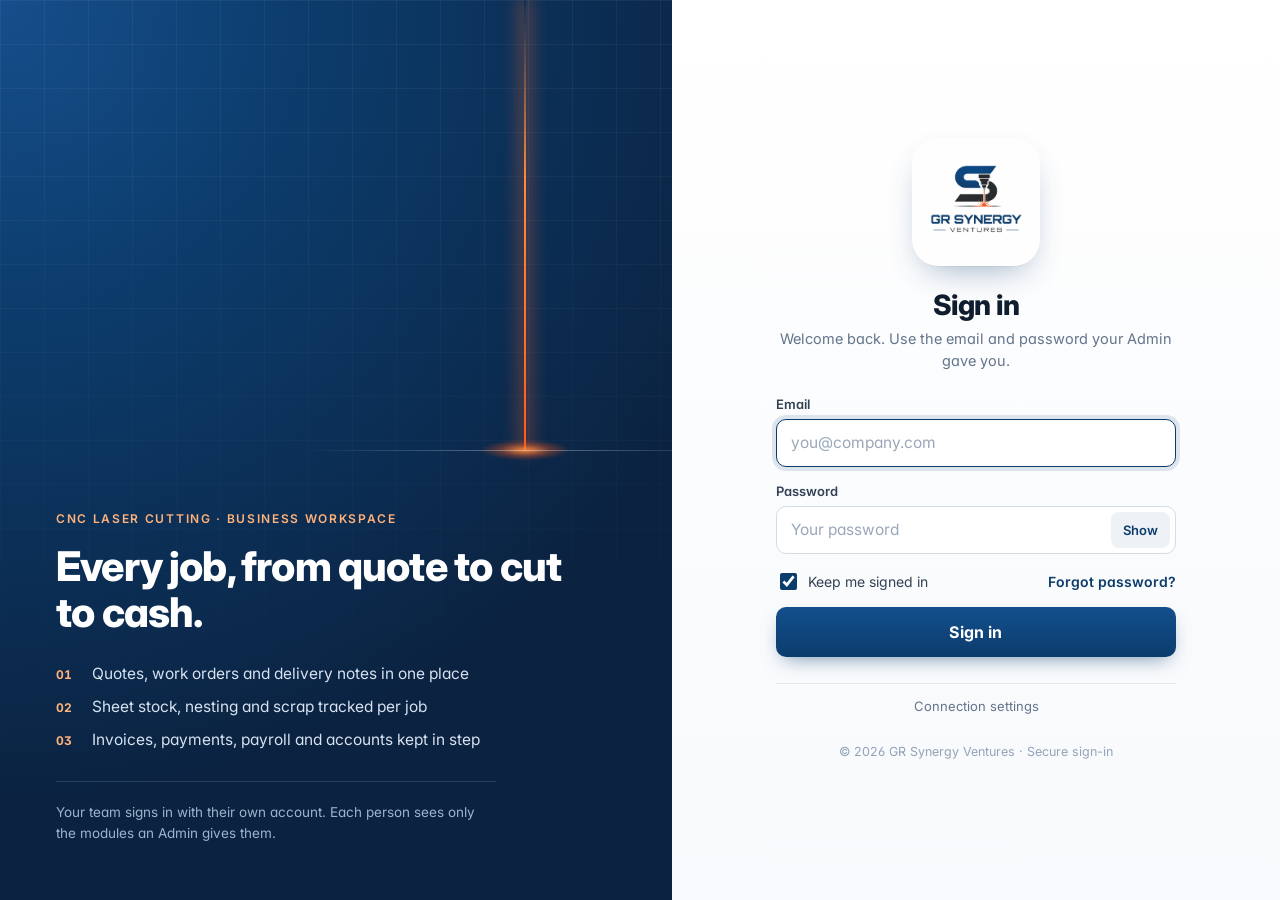
==== commit 57b0cb02: "Add files via upload" ====
--- a/index.html
+++ b/index.html
@@ -1 +1 @@
-<!doctype html><html lang="en"><head><meta charset="utf-8"><meta name="theme-color" content="#0b2240"><meta name="viewport" content="width=device-width,initial-scale=1"><meta name="description" content="Manage laser-cutting enquiries, quotes, material purchases and business expenses."><title>GR Synergy Ventures · Business workspace</title><link rel="icon" type="image/jpeg" href="sutluj-logo.jpg?v=gr-3"><link rel="preconnect" href="https://fonts.googleapis.com"><link rel="preconnect" href="https://fonts.gstatic.com" crossorigin><link rel="stylesheet" href="https://fonts.googleapis.com/css2?family=Inter:wght@400;500;600;700;800&display=swap"><link rel="stylesheet" href="styles.css?v=jobplan-2"></head><body><div id="app"></div><dialog id="modal"></dialog><dialog id="delete-modal" aria-labelledby="delete-title"></dialog><div id="toast" role="status"></div><script src="pdf-lib.min.js"></script><script type="module" src="app.js?v=jobplan-5"></script></body></html>
+<!doctype html><html lang="en"><head><meta charset="utf-8"><meta name="theme-color" content="#0b2240"><meta name="viewport" content="width=device-width,initial-scale=1"><meta name="description" content="Manage laser-cutting enquiries, quotes, material purchases and business expenses."><title>GR Synergy Ventures · Business workspace</title><link rel="icon" type="image/jpeg" href="sutluj-logo.jpg?v=gr-3"><link rel="preconnect" href="https://fonts.googleapis.com"><link rel="preconnect" href="https://fonts.gstatic.com" crossorigin><link rel="stylesheet" href="https://fonts.googleapis.com/css2?family=Inter:wght@400;500;600;700;800&display=swap"><link rel="stylesheet" href="styles.css?v=login-1"></head><body><div id="app"></div><dialog id="modal"></dialog><dialog id="delete-modal" aria-labelledby="delete-title"></dialog><div id="toast" role="status"></div><script src="pdf-lib.min.js"></script><script type="module" src="app.js?v=login-1"></script></body></html>
--- a/styles.css
+++ b/styles.css
@@ -970,3 +970,84 @@
 
 .sm-complete{display:block;margin-top:8px;padding:4px 10px;font-size:12px;font-weight:600;border-radius:6px;border:1px solid #437040;color:#437040;background:#fff;white-space:nowrap;cursor:pointer}
 .sm-complete:hover{background:#437040;color:#fff}
+
+.users-table tr.disabled-user td{opacity:.6}
+.module-boxes{border:1px solid var(--line);border-radius:8px;padding:10px 14px;margin:14px 0;display:flex;flex-wrap:wrap;gap:8px 18px}
+.module-boxes[disabled]{opacity:.5}
+.module-boxes legend{font-size:12px;color:#5b6b73;padding:0 6px}
+#user-form .row input{flex:1;min-width:0}
+#users-card{grid-column:1/-1;min-width:0}
+#users-card .cardhead{gap:12px;flex-wrap:wrap}
+#users-card .cardhead>div{flex:1 1 280px;min-width:0}
+#users-card .cardhead>button{flex:none}
+#users-card .user-actions{text-align:right}
+#users-card .user-actions button{display:block;margin-left:auto;white-space:nowrap}
+#users-card .cardhead>button.primary{padding:8px 16px}
+
+/* ── Login screen ── */
+.gate{position:fixed;inset:0;z-index:50;display:grid;grid-template-columns:minmax(0,1.05fr) minmax(380px,.95fr);background:#fff;font-family:Inter,ui-sans-serif,-apple-system,BlinkMacSystemFont,"Segoe UI",sans-serif;color:#0f1d2e;overflow:auto}
+.gate-brand{position:relative;overflow:hidden;background:radial-gradient(120% 90% at 0% 0%,#164f8c 0%,#0c3c6c 38%,#0b2240 100%);color:#e8eef7;display:flex;align-items:flex-end;padding:56px}
+.gate-brand::before{content:"";position:absolute;inset:0;background-image:linear-gradient(rgba(255,255,255,.05) 1px,transparent 1px),linear-gradient(90deg,rgba(255,255,255,.05) 1px,transparent 1px);background-size:44px 44px;mask-image:linear-gradient(180deg,#000 0%,transparent 85%)}
+.gate-beam{position:absolute;left:78%;top:0;bottom:50%;width:2px}
+.gate-beam i{position:absolute;inset:0;background:linear-gradient(180deg,transparent,#ff8a3d 40%,#ff5a1f);box-shadow:0 0 18px 3px rgba(255,106,43,.55);animation:gate-pulse 3.2s ease-in-out infinite}
+.gate-beam b{position:absolute;left:50%;bottom:-10px;width:90px;height:20px;transform:translateX(-50%);background:radial-gradient(closest-side,rgba(255,140,60,.95),rgba(255,90,31,.35) 55%,transparent);filter:blur(1px);animation:gate-pulse 3.2s ease-in-out infinite}
+.gate-beam::after{content:"";position:absolute;left:-220px;right:-220px;bottom:-1px;height:1px;background:linear-gradient(90deg,transparent,rgba(255,255,255,.35),transparent)}
+@keyframes gate-pulse{0%,100%{opacity:.75}50%{opacity:1}}
+@media (prefers-reduced-motion:reduce){.gate-beam i,.gate-beam b{animation:none}}
+.gate-brand-inner{position:relative;max-width:520px}
+.gate-kicker{font-size:12px;letter-spacing:.14em;font-weight:600;color:#ffb27a;margin-bottom:18px}
+.gate-brand h2{font-size:clamp(28px,3.2vw,42px);line-height:1.12;font-weight:800;letter-spacing:-.02em;margin:0 0 28px;color:#fff}
+.gate-points{list-style:none;margin:0 0 32px;padding:0;display:grid;gap:14px}
+.gate-points li{display:flex;gap:14px;align-items:baseline;font-size:15.5px;color:#d7e2f0}
+.gate-points span{font-size:12px;font-weight:700;color:#ffb27a;font-variant-numeric:tabular-nums;min-width:22px}
+.gate-foot{font-size:13.5px;color:#9fb3cc;max-width:440px;line-height:1.55;margin:0;border-top:1px solid rgba(255,255,255,.12);padding-top:20px}
+.gate-panel{display:flex;flex-direction:column;align-items:center;justify-content:center;padding:40px 28px;background:linear-gradient(180deg,#fff 0%,#f7f9fc 100%)}
+.gate-card{width:100%;max-width:400px}
+.gate-logo{display:block;width:128px;height:128px;object-fit:cover;margin:0 auto 22px;border-radius:26px;background:#fff;box-shadow:0 1px 0 rgba(15,29,46,.04),0 14px 34px -14px rgba(12,60,108,.45)}
+.gate-card h1{font-size:28px;font-weight:800;letter-spacing:-.02em;margin:0 0 6px;text-align:center}
+.gate-sub{color:#64748b;font-size:14.5px;line-height:1.5;margin:0 0 24px;text-align:center}
+.gate-field{display:grid;gap:7px;margin-bottom:16px}
+.gate-field>span{font-size:13px;font-weight:600;color:#334155}
+.gate-field input{width:100%;box-sizing:border-box;height:48px;border:1px solid #d5dce6;border-radius:10px;padding:0 14px;font:inherit;font-size:15.5px;background:#fff;color:#0f1d2e;transition:border-color .15s,box-shadow .15s}
+.gate-field input:focus{outline:none;border-color:#0c3c6c;box-shadow:0 0 0 4px rgba(12,60,108,.12)}
+.gate-pass{position:relative}
+.gate-pass input{padding-right:70px}
+.gate-pass button{position:absolute;right:6px;top:6px;height:36px;padding:0 12px;border:0;border-radius:8px;background:#eef2f7;color:#0c3c6c;font:inherit;font-size:13px;font-weight:600;cursor:pointer}
+.gate-caps{color:#a0441d;font-size:12.5px;font-weight:600}
+.gate-row{display:flex;justify-content:space-between;align-items:center;gap:12px;margin:2px 0 14px;font-size:14px}
+.gate-check{display:flex;align-items:center;gap:8px;color:#334155;cursor:pointer}
+.gate-check input{width:17px;height:17px;accent-color:#0c3c6c}
+.gate-link{border:0;background:none;padding:0;color:#0c3c6c;font:inherit;font-size:14px;font-weight:600;cursor:pointer}
+.gate-link:hover{text-decoration:underline}
+.gate-err{color:#b42318;font-size:14px;min-height:20px;margin-bottom:8px}
+.gate-err:empty{min-height:0;margin:0}
+.gate-msg{background:#eef6ee;color:#2f6b35;border:1px solid #cfe5cf;border-radius:10px;padding:10px 14px;font-size:14px;margin-bottom:16px;text-align:center}
+.gate-btn{width:100%;height:50px;border:0;border-radius:10px;background:linear-gradient(180deg,#134f8d,#0c3c6c);color:#fff;font:inherit;font-size:16px;font-weight:700;letter-spacing:.01em;cursor:pointer;box-shadow:0 8px 20px -8px rgba(12,60,108,.6);transition:transform .08s,box-shadow .15s}
+.gate-btn:hover{box-shadow:0 10px 24px -8px rgba(12,60,108,.75)}
+.gate-btn:active{transform:translateY(1px)}
+.gate-btn:disabled{opacity:.8;cursor:progress}
+.gate-btn.busy span::before{content:"";display:inline-block;width:15px;height:15px;margin-right:10px;vertical-align:-2px;border:2px solid rgba(255,255,255,.4);border-top-color:#fff;border-radius:50%;animation:gate-spin .8s linear infinite}
+#gate-other{display:block;margin:16px auto 0}
+.gate-help{margin:14px 0 0;font-size:13.5px;line-height:1.5;color:#475569;background:#f1f5f9;border-radius:10px;padding:12px 14px}
+.gate-checking{display:flex;align-items:center;gap:16px;justify-content:center;padding:36px 0 28px}
+.gate-checking b{display:block;font-size:17px}
+.gate-checking small{color:#64748b;font-size:13.5px}
+.gate-spinner{width:28px;height:28px;border-radius:50%;border:3px solid #dbe4ef;border-top-color:#0c3c6c;animation:gate-spin .8s linear infinite;flex:none}
+@keyframes gate-spin{to{transform:rotate(360deg)}}
+.gate-advanced{margin-top:26px;border-top:1px solid #e4e8ef;padding-top:14px;font-size:13px;color:#64748b}
+.gate-advanced summary{cursor:pointer;text-align:center;list-style:none}
+.gate-advanced summary::-webkit-details-marker{display:none}
+.gate-advanced[open] summary{margin-bottom:14px}
+.gate-advanced .gate-field input{height:40px;font-size:13.5px}
+.gate-legal{margin:28px 0 0;font-size:12.5px;color:#94a3b8}
+@media(max-width:860px){
+ .gate{grid-template-columns:1fr;grid-template-rows:auto 1fr}
+ .gate-brand{padding:22px 20px 20px;align-items:center}
+ .gate-brand::before{mask-image:linear-gradient(90deg,#000,transparent)}
+ .gate-brand h2,.gate-points,.gate-foot{display:none}
+ .gate-kicker{margin:0;font-size:11px}
+ .gate-beam{left:auto;right:42px;bottom:0;top:0}
+ .gate-beam b{bottom:-6px}
+ .gate-panel{justify-content:flex-start;padding:24px 16px 28px}
+ .gate-logo{width:104px;height:104px;margin-bottom:16px;border-radius:22px}
+}
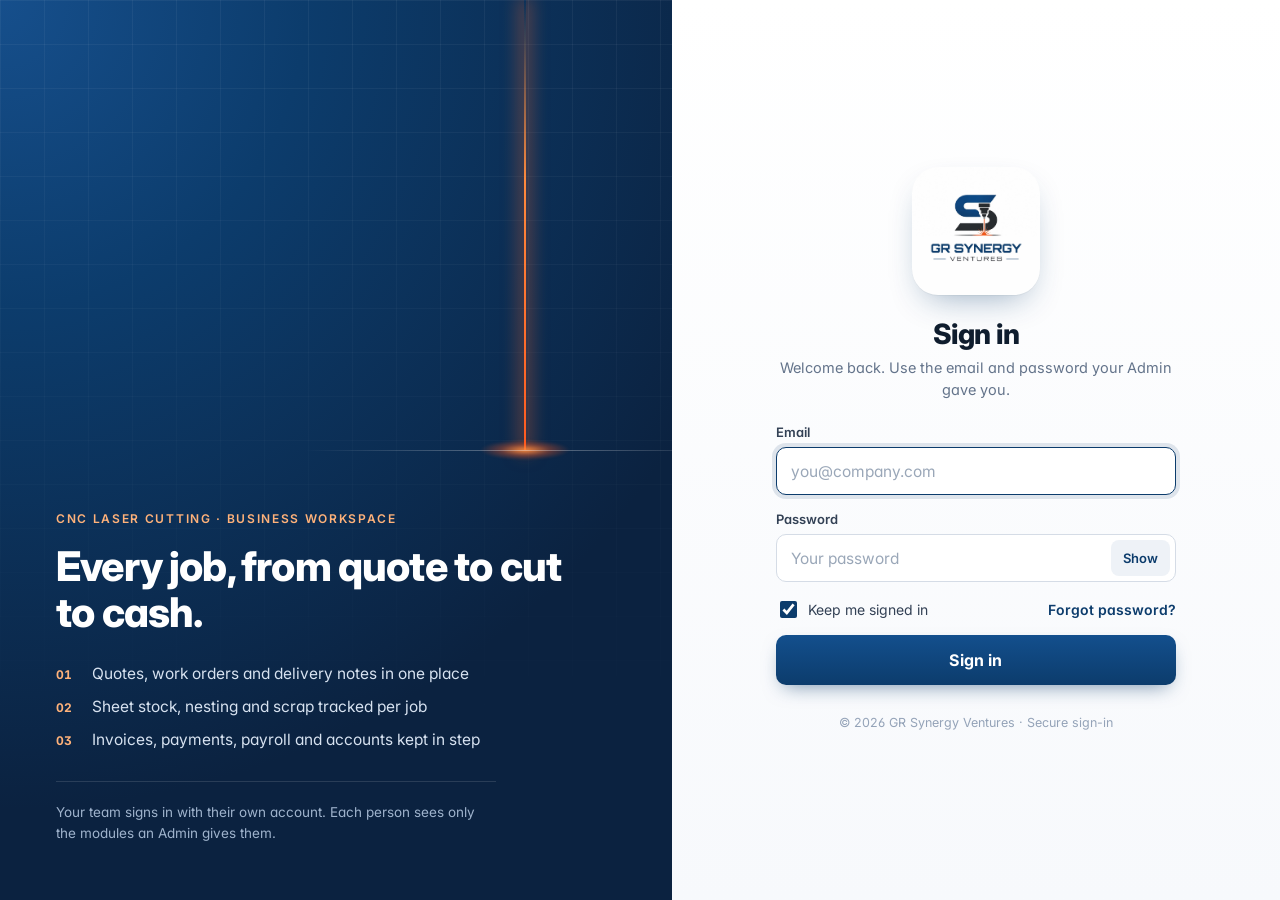
==== commit 5afee4fb: "Add files via upload" ====
--- a/index.html
+++ b/index.html
@@ -1 +1 @@
-<!doctype html><html lang="en"><head><meta charset="utf-8"><meta name="theme-color" content="#0b2240"><meta name="viewport" content="width=device-width,initial-scale=1"><meta name="description" content="Manage laser-cutting enquiries, quotes, material purchases and business expenses."><title>GR Synergy Ventures · Business workspace</title><link rel="icon" type="image/jpeg" href="sutluj-logo.jpg?v=gr-3"><link rel="preconnect" href="https://fonts.googleapis.com"><link rel="preconnect" href="https://fonts.gstatic.com" crossorigin><link rel="stylesheet" href="https://fonts.googleapis.com/css2?family=Inter:wght@400;500;600;700;800&display=swap"><link rel="stylesheet" href="styles.css?v=login-1"></head><body><div id="app"></div><dialog id="modal"></dialog><dialog id="delete-modal" aria-labelledby="delete-title"></dialog><div id="toast" role="status"></div><script src="pdf-lib.min.js"></script><script type="module" src="app.js?v=login-1"></script></body></html>
+<!doctype html><html lang="en"><head><meta charset="utf-8"><meta name="theme-color" content="#0b2240"><meta name="viewport" content="width=device-width,initial-scale=1"><meta name="description" content="Manage laser-cutting enquiries, quotes, material purchases and business expenses."><title>GR Synergy Ventures · Business workspace</title><link rel="icon" type="image/jpeg" href="sutluj-logo.jpg?v=gr-3"><link rel="preconnect" href="https://fonts.googleapis.com"><link rel="preconnect" href="https://fonts.gstatic.com" crossorigin><link rel="stylesheet" href="https://fonts.googleapis.com/css2?family=Inter:wght@400;500;600;700;800&display=swap"><link rel="stylesheet" href="styles.css?v=conn-1"></head><body><div id="app"></div><dialog id="modal"></dialog><dialog id="delete-modal" aria-labelledby="delete-title"></dialog><div id="toast" role="status"></div><script src="pdf-lib.min.js"></script><script type="module" src="app.js?v=conn-1"></script></body></html>
--- a/styles.css
+++ b/styles.css
@@ -1051,3 +1051,27 @@
  .gate-panel{justify-content:flex-start;padding:24px 16px 28px}
  .gate-logo{width:104px;height:104px;margin-bottom:16px;border-radius:22px}
 }
+
+/* signed-in user menu */
+.user-menu{position:relative}
+.user-chip{display:flex;align-items:center;gap:10px;border:1px solid var(--line);background:#fff;border-radius:999px;padding:4px 12px 4px 4px;cursor:pointer;font:inherit;color:inherit;max-width:260px}
+.user-chip:hover{border-color:#c9d3e0;box-shadow:0 2px 8px -4px rgba(12,60,108,.25)}
+.user-chip .avatar{width:32px;height:32px;font-size:12px;flex:none}
+.user-chip-text{display:grid;text-align:left;line-height:1.15;min-width:0}
+.user-chip-text b{font-size:13.5px;white-space:nowrap;overflow:hidden;text-overflow:ellipsis}
+.user-chip-text small{font-size:11.5px;color:var(--muted)}
+.user-caret{color:var(--muted);font-size:13px;margin-top:-4px}
+.user-pop{position:absolute;right:0;top:calc(100% + 8px);width:270px;background:#fff;border:1px solid var(--line);border-radius:14px;box-shadow:0 18px 40px -16px rgba(15,29,46,.35);padding:8px;z-index:30}
+.user-pop-head{display:flex;gap:12px;align-items:flex-start;padding:10px 10px 14px;border-bottom:1px solid var(--line);margin-bottom:6px}
+.user-pop-head .avatar{width:40px;height:40px;flex:none}
+.user-pop-head b{display:block;font-size:14.5px}
+.user-pop-head small{display:block;color:var(--muted);font-size:12.5px;word-break:break-all;margin:2px 0 6px}
+.user-pop button{display:block;width:100%;text-align:left;border:0;background:none;padding:10px 12px;border-radius:9px;font:inherit;font-size:14px;color:var(--ink);cursor:pointer}
+.user-pop button:hover,.user-pop button:focus-visible{background:#f1f5f9;outline:none}
+.user-pop .user-signout{color:#b42318;border-top:1px solid var(--line);border-radius:0 0 9px 9px;margin-top:6px}
+@media(max-width:700px){.user-chip-text,.user-caret{display:none}.user-chip{padding:3px;border:0}}
+
+.conn-list{display:grid;grid-template-columns:max-content 1fr;gap:8px 18px;margin:0 0 6px;font-size:14px}
+.conn-list dt{color:var(--muted)}
+.conn-list dd{margin:0;word-break:break-all}
+.conn-list code{font-size:13px;background:#f1f5f9;padding:2px 6px;border-radius:6px}
